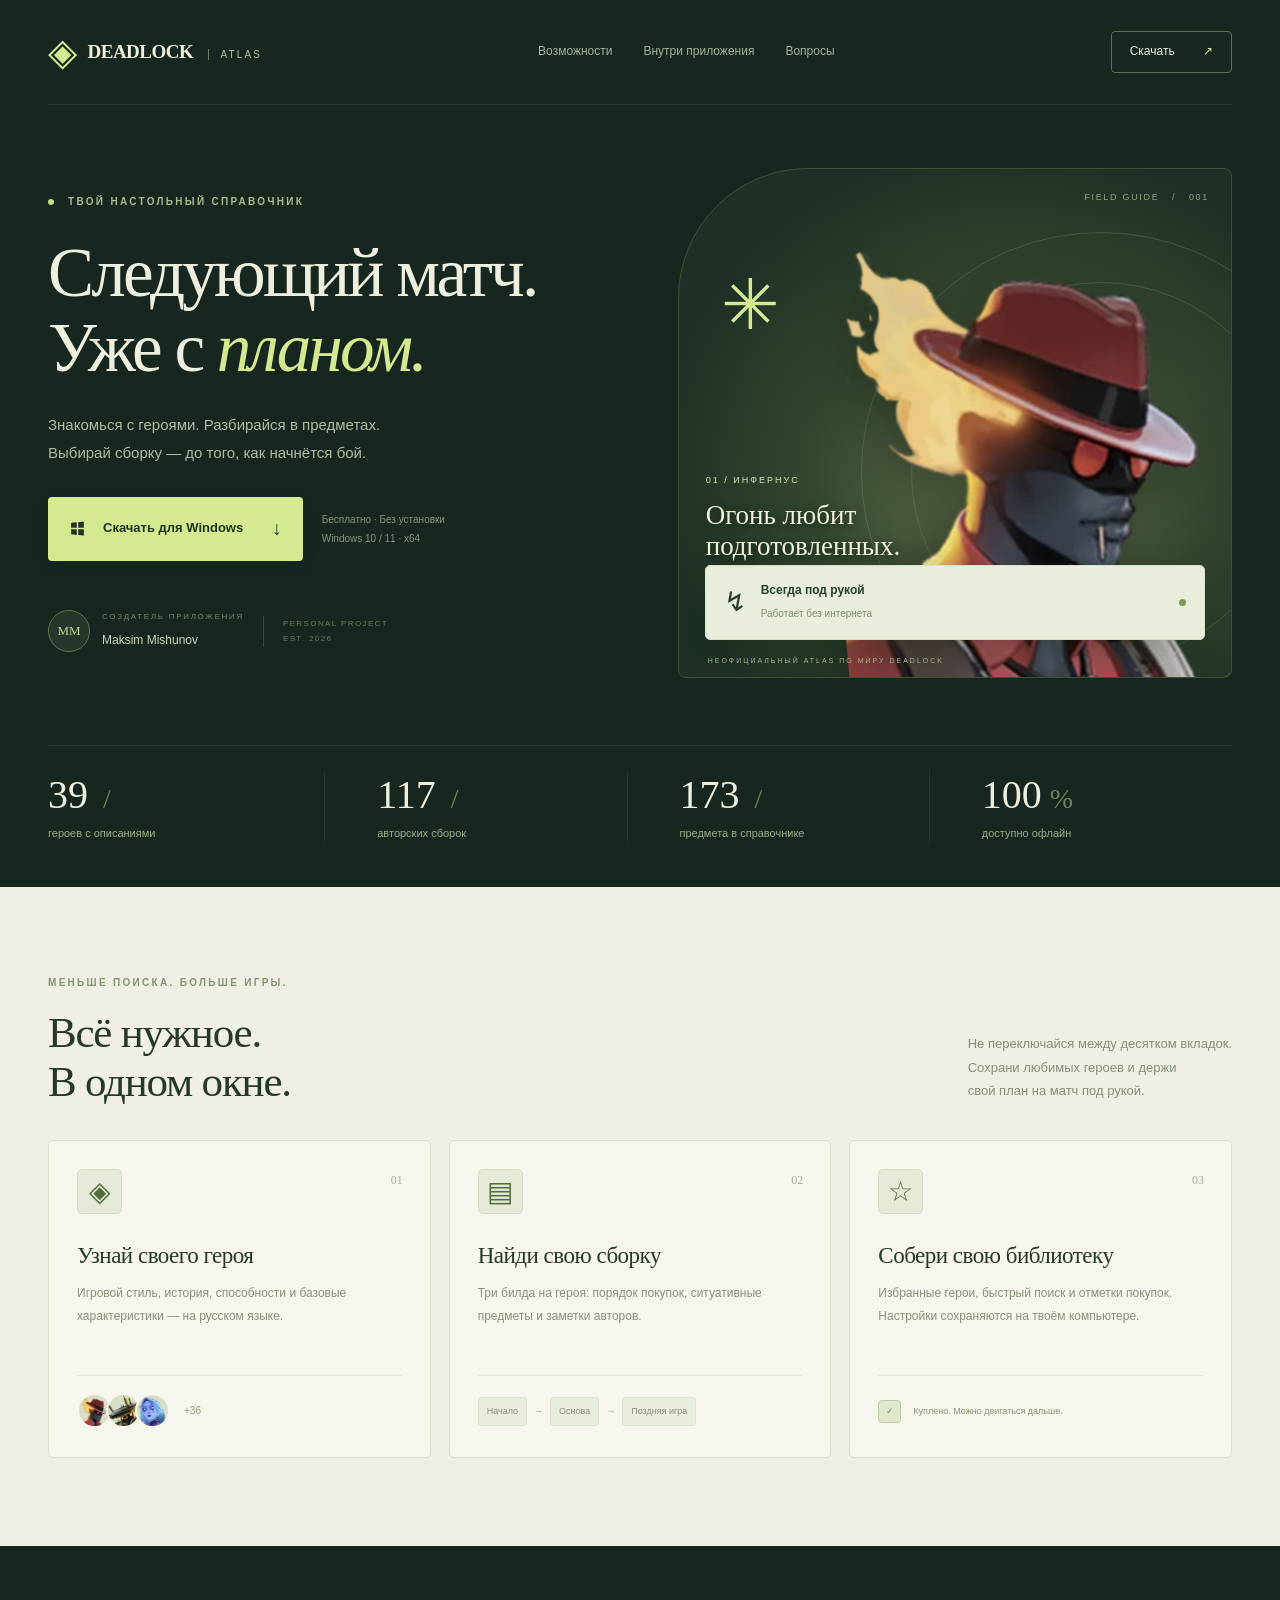
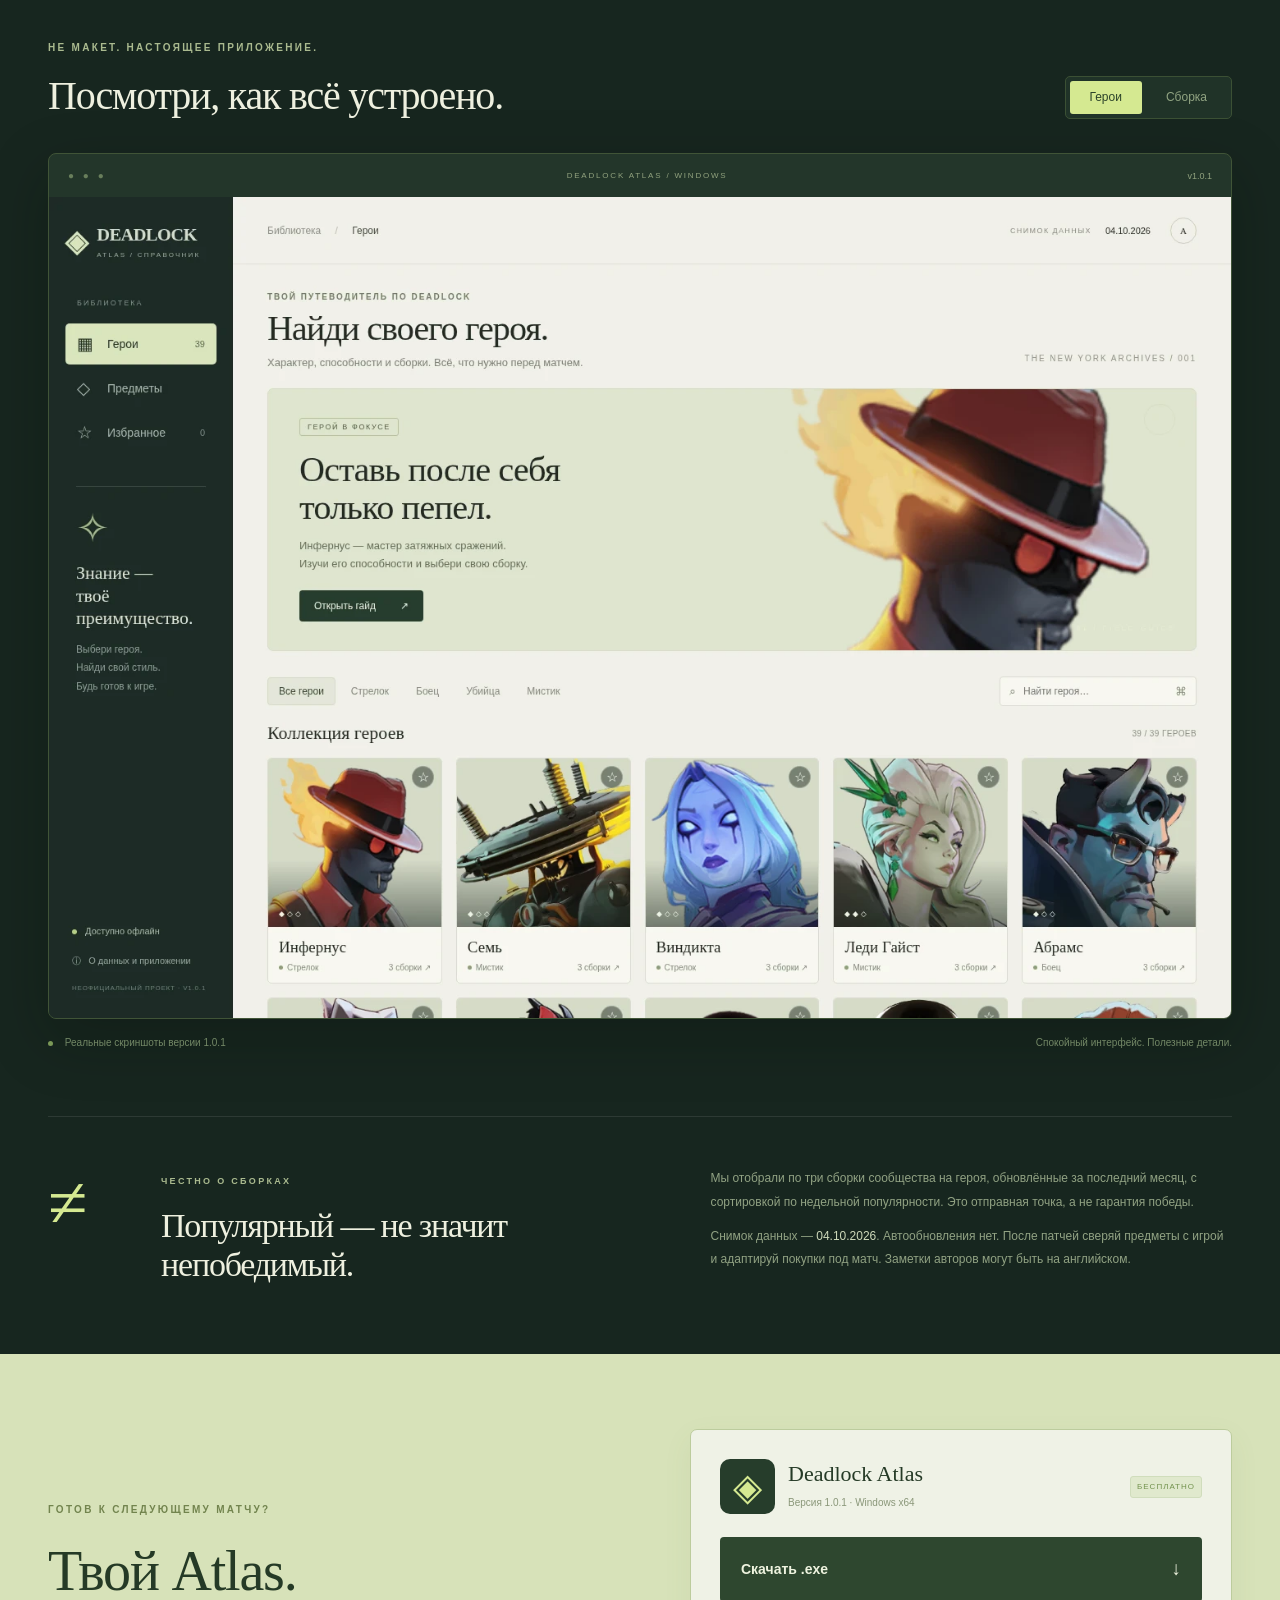
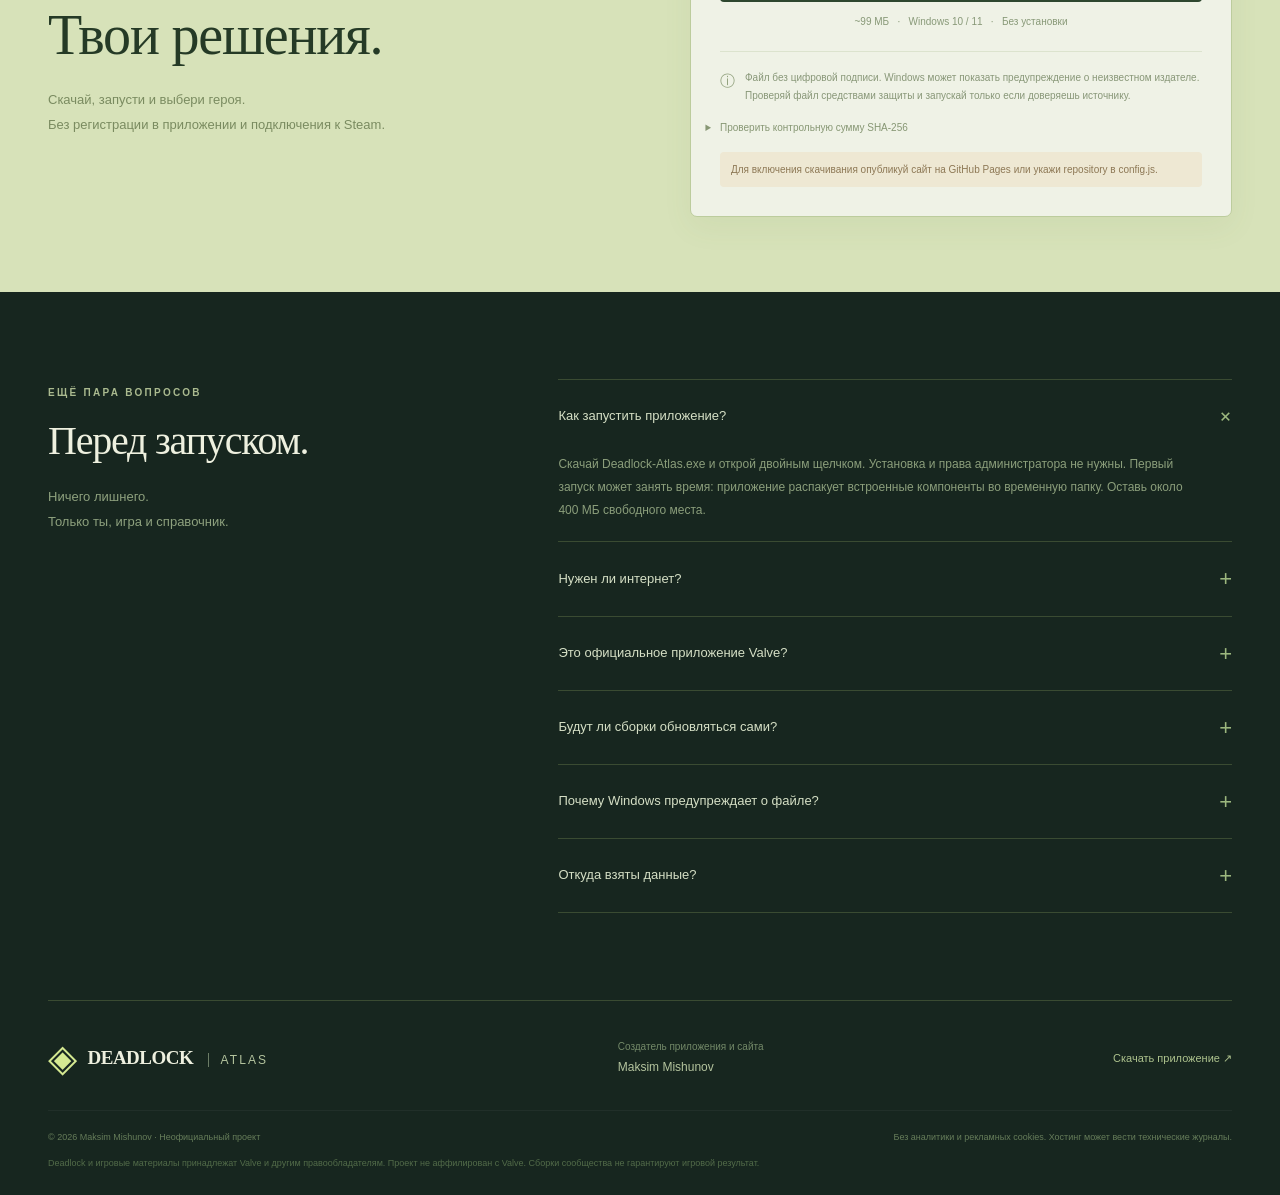
==== index.html @ 382d0320 "Add files via upload" ====
<!DOCTYPE html>
<html lang="ru"><head><meta charset="UTF-8"><meta name="viewport" content="width=device-width, initial-scale=1"><meta name="theme-color" content="#17261f"><meta name="description" content="Deadlock Atlas — бесплатный неофициальный справочник для Windows. 39 героев, 117 сборок, предметы и способности. Создатель приложения — Maksim Mishunov."><title>Deadlock Atlas — твой план на следующий матч</title><link rel="icon" href="assets/favicon.svg" type="image/svg+xml"><link rel="stylesheet" href="style.css"><script src="config.js" defer></script><script src="site.js" defer></script></head><body>
<header class="header"><a class="logo" href="#" aria-label="Deadlock Atlas — главная"><span class="logo-mark">◈</span><span>DEADLOCK <b>ATLAS</b></span></a><nav aria-label="Навигация"><a href="#features">Возможности</a><a href="#inside">Внутри приложения</a><a href="#faq">Вопросы</a></nav><a class="nav-download" href="#download">Скачать <span>↗</span></a></header>
<main><section class="hero container"><div class="hero-text"><div class="eyebrow"><i></i> ТВОЙ НАСТОЛЬНЫЙ СПРАВОЧНИК</div><h1>Следующий матч.<br>Уже с <em>планом.</em></h1><p class="lead">Знакомься с героями. Разбирайся в предметах.<br class="desktop"> Выбирай сборку — до того, как начнётся бой.</p><div class="hero-actions"><a class="button primary" href="#download"><svg viewBox="0 0 24 24" aria-hidden="true"><path d="M3 4l8-1v8H3zm10-1 8-1v9h-8zM3 13h8v8l-8-1zm10 0h8v9l-8-1z"/></svg>Скачать для Windows <span>↓</span></a><span class="small-print">Бесплатно · Без установки<br>Windows 10 / 11 · x64</span></div><div class="creator"><span class="creator-avatar">MM</span><div><small>СОЗДАТЕЛЬ ПРИЛОЖЕНИЯ</small><b>Maksim Mishunov</b></div><span class="creator-line"></span><span class="edition">PERSONAL PROJECT<br>EST. 2026</span></div></div><div class="hero-visual"><span class="visual-index">FIELD GUIDE &nbsp; / &nbsp; 001</span><div class="orbital orbital-one"></div><div class="orbital orbital-two"></div><img class="hero-character" src="assets/hero-1.webp" alt="Инфернус из Deadlock"><span class="visual-star">✳</span><div class="character-label"><span>01 / ИНФЕРНУС</span><b>Огонь любит<br>подготовленных.</b></div><div class="offline-card"><span class="offline-symbol">↯</span><div><b>Всегда под рукой</b><small>Работает без интернета</small></div><i></i></div><span class="visual-caption">НЕОФИЦИАЛЬНЫЙ ATLAS ПО МИРУ DEADLOCK</span></div></section>
<section class="stats container" aria-label="Приложение в цифрах"><div><b>39<span> /</span></b><p>героев с описаниями</p></div><div><b>117<span> /</span></b><p>авторских сборок</p></div><div><b>173<span> /</span></b><p>предмета в справочнике</p></div><div><b>100<span>%</span></b><p>доступно офлайн</p></div></section>
<section class="light-section" id="features"><div class="container"><div class="section-heading"><div><span class="eyebrow">МЕНЬШЕ ПОИСКА. БОЛЬШЕ ИГРЫ.</span><h2>Всё нужное.<br>В одном окне.</h2></div><p>Не переключайся между десятком вкладок.<br>Сохрани любимых героев и держи<br>свой план на матч под рукой.</p></div><div class="feature-grid"><article class="feature-card"><span class="feature-icon">◈</span><span class="feature-number">01</span><h3>Узнай своего героя</h3><p>Игровой стиль, история, способности и базовые характеристики — на русском языке.</p><div class="mini-roster"><img src="assets/hero-1.webp" alt="Инфернус" loading="lazy"><img src="assets/hero-2.webp" alt="Семь" loading="lazy"><img src="assets/hero-3.webp" alt="Виндикта" loading="lazy"><span>+36</span></div></article><article class="feature-card"><span class="feature-icon">▤</span><span class="feature-number">02</span><h3>Найди свою сборку</h3><p>Три билда на героя: порядок покупок, ситуативные предметы и заметки авторов.</p><div class="mini-stages"><span>Начало</span><i>→</i><span>Основа</span><i>→</i><span>Поздняя игра</span></div></article><article class="feature-card"><span class="feature-icon">☆</span><span class="feature-number">03</span><h3>Собери свою библиотеку</h3><p>Избранные герои, быстрый поиск и отметки покупок. Настройки сохраняются на твоём компьютере.</p><div class="mini-check"><span>✓</span> Куплено. Можно двигаться дальше.</div></article></div></div></section>
<section class="inside container" id="inside"><div class="section-heading"><div><span class="eyebrow">НЕ МАКЕТ. НАСТОЯЩЕЕ ПРИЛОЖЕНИЕ.</span><h2>Посмотри, как всё устроено.</h2></div><div class="view-tabs" role="tablist" aria-label="Скриншот приложения"><button id="tab-heroes" role="tab" aria-selected="true" aria-controls="app-panel" data-view="heroes">Герои</button><button id="tab-build" role="tab" aria-selected="false" aria-controls="app-panel" tabindex="-1" data-view="build">Сборка</button></div></div><div class="app-window"><div class="window-bar"><span class="window-dots">● ● ●</span><span>DEADLOCK ATLAS / WINDOWS</span><small>v1.0.1</small></div><div id="app-panel" role="tabpanel" aria-labelledby="tab-heroes"><img id="app-screen" src="assets/app-heroes.webp" alt="Скриншот: каталог героев Deadlock Atlas" loading="lazy" width="1440" height="1000"></div></div><div class="screenshot-caption"><span><i></i> Реальные скриншоты версии 1.0.1</span><span>Спокойный интерфейс. Полезные детали.</span></div></section>
<section class="method container"><div class="method-mark">≠</div><div><span class="eyebrow">ЧЕСТНО О СБОРКАХ</span><h2>Популярный — не значит<br>непобедимый.</h2></div><div class="method-copy"><p>Мы отобрали по три сборки сообщества на героя, обновлённые за последний месяц, с сортировкой по недельной популярности. Это отправная точка, а не гарантия победы.</p><p>Снимок данных — <b>04.10.2026</b>. Автообновления нет. После патчей сверяй предметы с игрой и адаптируй покупки под матч. Заметки авторов могут быть на английском.</p></div></section>
<section class="download-section" id="download"><div class="container download-inner"><div><span class="eyebrow">ГОТОВ К СЛЕДУЮЩЕМУ МАТЧУ?</span><h2>Твой Atlas.<br>Твои решения.</h2><p>Скачай, запусти и выбери героя.<br>Без регистрации в приложении и подключения к Steam.</p></div><div class="download-card"><div class="download-card-top"><span class="app-badge">◈</span><div><h3>Deadlock Atlas</h3><span>Версия 1.0.1 · Windows x64</span></div><span class="free-tag">БЕСПЛАТНО</span></div><a id="download-link" class="button download-button" href="#publish-note">Скачать .exe <span>↓</span></a><p class="download-spec">~99 МБ &nbsp; · &nbsp; Windows 10 / 11 &nbsp; · &nbsp; Без установки</p><div class="security-note"><span>ⓘ</span><p>Файл без цифровой подписи. Windows может показать предупреждение о неизвестном издателе. Проверяй файл средствами защиты и запускай только если доверяешь источнику.</p></div><details class="checksum"><summary>Проверить контрольную сумму SHA-256</summary><code id="checksum">c21c937fd52cca7fe1ef47255f019ea10247ea389bd6c20d48d14f6c498f5211</code><button id="copy-hash" type="button">Копировать</button></details><p id="publish-note" class="publish-note">Ссылка на скачивание станет доступна после публикации релиза на GitHub.</p><a id="release-link" class="release-link" hidden>Открыть страницу релиза ↗</a></div></div></section>
<section class="faq container" id="faq"><div><span class="eyebrow">ЕЩЁ ПАРА ВОПРОСОВ</span><h2>Перед запуском.</h2><p>Ничего лишнего.<br>Только ты, игра и справочник.</p></div><div class="faq-list"><details open><summary>Как запустить приложение?<span>+</span></summary><p>Скачай Deadlock-Atlas.exe и открой двойным щелчком. Установка и права администратора не нужны. Первый запуск может занять время: приложение распакует встроенные компоненты во временную папку. Оставь около 400 МБ свободного места.</p></details><details><summary>Нужен ли интернет?<span>+</span></summary><p>Только для скачивания приложения и открытия внешних ссылок. Герои, сборки, описания и картинки уже внутри. Избранное и отметки хранятся в локальном профиле на компьютере.</p></details><details><summary>Это официальное приложение Valve?<span>+</span></summary><p>Нет. Это независимый проект Maksim Mishunov. Он не связан с Valve, не подключается к игре и не изменяет её файлы. Deadlock, персонажи и игровые изображения принадлежат их правообладателям.</p></details><details><summary>Будут ли сборки обновляться сами?<span>+</span></summary><p>В версии 1.0.1 нет автоматического обновления. В приложение включён снимок от 04.10.2026. У каждой сборки указана дата её изменения автором. Для новых данных потребуется новая версия приложения.</p></details><details><summary>Почему Windows предупреждает о файле?<span>+</span></summary><p>У этой независимой сборки нет цифровой подписи издателя. Не отключай защиту системы. Проверь файл антивирусом и при необходимости сравни SHA-256 с указанной на сайте суммой. Совпадение суммы подтверждает целостность файла, но само по себе не гарантирует его безопасность.</p></details><details><summary>Откуда взяты данные?<span>+</span></summary><p>Из открытого проекта <a href="https://deadlock-api.com/" target="_blank" rel="noopener noreferrer">Deadlock API ↗</a>. Сборки — работы игроков; их названия, порядок покупок и примечания сохранены. Авторы сборок и идентификаторы включены в данные приложения.</p></details></div></section></main>
<footer class="footer container"><div class="footer-top"><a class="logo" href="#"><span class="logo-mark">◈</span><span>DEADLOCK <b>ATLAS</b></span></a><div>Создатель приложения и сайта<br><b>Maksim Mishunov</b></div><a href="#download">Скачать приложение ↗</a></div><div class="footer-bottom"><span>© 2026 Maksim Mishunov · Неофициальный проект</span><span>Без аналитики и рекламных cookies. Хостинг может вести технические журналы.</span></div><p class="legal">Deadlock и игровые материалы принадлежат Valve и другим правообладателям. Проект не аффилирован с Valve. Сборки сообщества не гарантируют игровой результат.</p></footer><div id="toast" role="status" aria-live="polite"></div>
</body></html>
---- style.css ----
*{box-sizing:border-box}html{scroll-behavior:smooth;scroll-padding-top:30px}body{margin:0;background:#17261f;color:#eef0df;font:15px/1.6 'Segoe UI',Arial,sans-serif}a{color:inherit;text-decoration:none}button{font:inherit;cursor:pointer}button,a{-webkit-tap-highlight-color:transparent}a:focus-visible,button:focus-visible,summary:focus-visible{outline:3px solid #d5e991;outline-offset:6px}button{color:inherit}img{display:block;max-width:100%}.container,.header{width:min(1240px,calc(100% - 96px));margin:0 auto}.header{height:105px;display:flex;align-items:center;justify-content:space-between;border-bottom:1px solid #ffffff16}.logo{display:flex;align-items:center;gap:11px;font:700 19px Georgia,serif;letter-spacing:-.5px;white-space:nowrap}.logo b{font:10px 'Segoe UI',Arial;letter-spacing:2.1px;border-left:1px solid #6b7c66;margin-left:10px;padding-left:12px;color:#b4c19f}.logo-mark{font:38px Georgia;color:#d5e991}.header nav{display:flex;gap:31px;color:#a4b29e;font-size:12px}.header nav a:hover{color:#e0efb4}.nav-download{border:1px solid #5e7152;border-radius:4px;font-size:12px;padding:10px 18px}.nav-download span{padding-left:25px;color:#d5e991}.hero{display:grid;grid-template-columns:1.1fr 1fr;min-height:640px;align-items:center;gap:20px;padding-top:48px;padding-bottom:52px}.eyebrow{font-size:10px;letter-spacing:2.3px;color:#aaba8f;font-weight:600}.eyebrow i,.screenshot-caption i{display:inline-block;width:6px;height:6px;background:#c4df82;border-radius:50%;margin-right:9px;vertical-align:middle}h1,h2,h3,p{margin-top:0}h1{font:normal clamp(45px,5.4vw,76px)/1.08 Georgia,'Times New Roman',serif;letter-spacing:-2.8px;margin:26px 0}h1 em{color:#d5e991;font-weight:normal}p.lead{color:#aebca5;font-size:15px;line-height:1.85;margin-bottom:30px}.hero-actions{display:flex;align-items:center;gap:19px}.button{display:inline-flex;align-items:center;justify-content:center;gap:17px;border-radius:4px;font-size:13px;font-weight:600;padding:17px 21px;transition:background .2s,transform .2s}.button:hover{transform:translateY(-2px)}.primary{background:#d5e991;color:#203220;box-shadow:0 5px 18px #0001}.primary:hover{background:#e2f2b3}.button svg{width:17px;height:17px;fill:currentColor}.button>span{font-size:19px;font-weight:400;margin-left:12px}.small-print{color:#82977c;font-size:10px;line-height:1.9}.creator{display:flex;gap:12px;align-items:center;margin-top:49px;max-width:435px}.creator-avatar{display:grid;place-items:center;font:13px Georgia;color:#c1d49c;width:42px;height:42px;border:1px solid #5f7452;border-radius:50%;background:#25372a}.creator small{display:block;font-size:8px;letter-spacing:1.7px;color:#73896d;margin-bottom:3px}.creator b{font-size:12px;font-weight:500;color:#c8d4b9}.creator-line{height:31px;border-left:1px solid #3b4d36;margin:0 7px}.edition{color:#657d5d;font-size:8px;letter-spacing:1.4px;line-height:1.9}.hero-visual{position:relative;height:510px;background:radial-gradient(ellipse at 60% 60%,#6b7851 0%,#35462f 42%,#1e3025 75%);border:1px solid #3d5136;border-radius:130px 8px 8px 8px;overflow:hidden}.visual-index{position:absolute;right:22px;top:21px;font-size:9px;letter-spacing:1.7px;color:#94a381;z-index:2}.orbital{position:absolute;border:1px solid #b4c59038;border-radius:50%;width:480px;height:480px;right:-110px;top:63px}.orbital-two{width:380px;height:380px;right:-60px;top:113px}.hero-character{position:absolute;width:90%;height:110%;object-fit:contain;object-position:center;right:-57px;bottom:-95px;filter:saturate(.78) drop-shadow(-15px 12px 28px #08110966);transform:rotate(-5deg)}.visual-star{position:absolute;top:95px;left:42px;font:70px Georgia;color:#d5e991}.character-label{position:absolute;left:27px;bottom:115px;z-index:2}.character-label span{font-size:9px;color:#d6e9b6;letter-spacing:2px}.character-label b{display:block;font:27px/1.15 Georgia;margin-top:10px;color:#eef1dc;text-shadow:0 2px 10px #162817}.offline-card{position:absolute;bottom:37px;left:26px;right:26px;background:#e8eddc;box-shadow:0 10px 30px #14241444;backdrop-filter:blur(8px);color:#29402a;border:1px solid #d9e1ca;border-radius:5px;padding:15px 18px;display:flex;align-items:center;gap:14px}.offline-symbol{font-size:27px}.offline-card b{display:block;font-size:12px;font-weight:600}.offline-card small{font-size:10px;color:#7d8d70}.offline-card i{width:7px;height:7px;border-radius:50%;background:#7c9d4e;margin-left:auto}.visual-caption{position:absolute;bottom:11px;left:29px;font-size:7px;letter-spacing:2px;color:#a1b78b}.stats{display:grid;grid-template-columns:repeat(4,1fr);border-top:1px solid #ffffff19;padding-top:25px;padding-bottom:44px;gap:25px}.stats>div{border-right:1px solid #ffffff13;padding-left:27px}.stats>div:first-child{padding-left:0}.stats>div:last-child{border:0}.stats b{font:40px Georgia,serif}.stats b span{font-size:28px;color:#6c8459;margin-left:8px}.stats p{font-size:11px;color:#9bad8b;margin:7px 0 0}.light-section{background:#efefe5;color:#26382a;padding:82px 0 88px}.section-heading{display:flex;justify-content:space-between;align-items:end;gap:25px;margin-bottom:34px}h2{font:normal 43px/1.15 Georgia,serif;letter-spacing:-1.2px;margin:15px 0 0}.light-section .eyebrow{color:#849373}.section-heading>p{color:#859079;font-size:13px;line-height:1.8;margin:0 0 4px}.feature-grid{display:grid;grid-template-columns:repeat(3,1fr);gap:18px}.feature-card{padding:28px;background:#f6f6ee;border:1px solid #dbe0ce;border-radius:5px;position:relative}.feature-icon{display:grid;place-items:center;width:45px;height:45px;background:#e5ead8;border:1px solid #d4debe;border-radius:5px;font:28px Georgia;color:#566e3c}.feature-number{position:absolute;right:27px;top:32px;font:12px Georgia;color:#a5af97}.feature-card h3{font:23px Georgia;letter-spacing:-.5px;margin:29px 0 13px}.feature-card p{font-size:12px;color:#87907b;line-height:1.9;min-height:69px;margin-bottom:24px}.mini-roster{display:flex;align-items:center;padding-top:17px;border-top:1px solid #e2e5d9}.mini-roster img{width:35px;height:35px;border-radius:50%;background:#d8dfc8;border:2px solid #f6f6ee;object-fit:cover;object-position:center 15%;margin-right:-6px}.mini-roster span{font-size:10px;color:#8b9979;margin-left:20px}.mini-stages,.mini-check{min-height:54px;display:flex;align-items:center;gap:7px;border-top:1px solid #e2e5d9;padding-top:17px;font-size:9px;color:#849174}.mini-stages span{background:#e9eddf;padding:6px 8px;border:1px solid #dce3ce;border-radius:3px;white-space:nowrap}.mini-stages i{font-style:normal}.mini-check span{width:23px;height:23px;display:grid;place-items:center;border:1px solid #bdcba7;border-radius:4px;background:#dfe8cd;color:#6f8c4a;margin-right:5px}.inside{padding:88px 0 65px}.inside h2{font-size:40px}.view-tabs{display:flex;gap:4px;background:#203328;border:1px solid #3b5034;border-radius:5px;padding:4px;flex-shrink:0}.view-tabs button{border:0;background:transparent;color:#91a482;padding:7px 20px;font-size:12px;border-radius:3px}.view-tabs button[aria-selected=true]{background:#d5e991;color:#2c432a}.app-window{background:#23362a;border:1px solid #405437;border-radius:8px;overflow:hidden;box-shadow:0 20px 60px #06100744}.window-bar{height:43px;display:flex;align-items:center;justify-content:space-between;padding:0 19px;font-size:8px;letter-spacing:1.8px;color:#91a27e}.window-dots{color:#687e5b;letter-spacing:3px;font-size:10px}.window-bar small{font-size:9px;letter-spacing:0}.app-window img{width:100%;height:auto;aspect-ratio:1.44;object-fit:cover}.screenshot-caption{display:flex;justify-content:space-between;color:#738866;font-size:10px;margin-top:16px}.screenshot-caption i{width:5px;height:5px;background:#7a9857}.method{border-top:1px solid #ffffff18;display:grid;grid-template-columns:85px 1fr 1fr;gap:28px;padding:50px 0 70px;align-items:start}.method-mark{font:72px Georgia;color:#d5e991;line-height:1}.method h2{font-size:34px}.method .eyebrow{font-size:9px}.method-copy p{font-size:12px;line-height:1.95;color:#91a283;margin:0 0 11px}.method-copy b{font-weight:500;color:#ced9ba}.download-section{background:#d7e2b9;color:#253a26;padding:75px 0;scroll-margin-top:0}.download-inner{display:grid;grid-template-columns:1fr 1fr;gap:100px;align-items:center}.download-section .eyebrow{color:#72844e}.download-section h2{font-size:56px;margin:19px 0 21px}.download-section p{color:#7a8b60;font-size:13px;line-height:1.9}.download-card{padding:29px;background:#eff2e6;border:1px solid #bccc9d;border-radius:7px;box-shadow:0 10px 30px #617c4112}.download-card-top{display:flex;align-items:center;gap:13px;margin-bottom:23px}.app-badge{display:grid;place-items:center;font:38px Georgia;width:55px;height:55px;background:#263d2b;color:#d5e991;border-radius:10px}.download-card-top h3{font:22px Georgia;margin:0 0 2px}.download-card-top div>span{font-size:10px;color:#8a9779}.free-tag{margin-left:auto;font-size:8px;letter-spacing:1px;background:#e0e9cd;border:1px solid #d0ddbc;border-radius:3px;padding:4px 6px;color:#73934e}.download-button{background:#2e472f;color:#eef3df;width:100%;justify-content:space-between;font-size:14px}.download-button:hover{background:#405b36}.download-card .download-spec{text-align:center;font-size:10px;color:#889978;margin:10px 0 20px}.security-note{display:flex;gap:10px;border-top:1px solid #dce3ce;padding-top:17px;color:#91a17d}.security-note p{font-size:10px;line-height:1.85;color:#889778;margin:0}.security-note>span{font-size:15px}.checksum{margin-top:14px;font-size:10px;color:#879774}.checksum summary{cursor:pointer;list-style:disclosure-closed}.checksum code{display:block;overflow-wrap:anywhere;font-size:10px;margin:12px 0 8px;color:#526d3c}.checksum button{border:1px solid #cbd7b8;background:#e6edd8;border-radius:3px;padding:4px 9px;font-size:10px;color:#607c44}.download-card .publish-note{font-size:10px;line-height:1.7;color:#8d7855;background:#eee8d3;padding:9px 11px;border-radius:4px;margin:16px 0 0}.release-link{display:block;font-size:10px;text-decoration:underline;color:#7a8b62;margin-top:14px}.release-link[hidden]{display:none}.faq{padding:87px 0;display:grid;grid-template-columns:.85fr 1.3fr;gap:70px}.faq h2{font-size:40px}.faq>div>p{font-size:13px;color:#8ea17e;line-height:1.9;margin-top:21px}.faq-list details{border-bottom:1px solid #3a4b32}.faq-list details:first-child{border-top:1px solid #3a4b32}.faq-list summary{cursor:pointer;padding:19px 0;font-size:13px;color:#d5dfc5;display:flex;align-items:center;justify-content:space-between;gap:20px;list-style:none}.faq-list summary::-webkit-details-marker{display:none}.faq-list summary span{font-size:22px;font-weight:200;color:#9cb77e}.faq-list details[open] summary span{transform:rotate(45deg)}.faq-list p{font-size:12px;color:#8b9e7b;line-height:1.9;padding:0 35px 20px 0;margin:0}.faq-list a{color:#c0d697;text-decoration:underline}.footer{border-top:1px solid #3a4b32;padding:35px 0 24px}.footer-top{display:flex;align-items:center;justify-content:space-between;gap:24px;padding-bottom:30px}.footer-top>div{font-size:10px;color:#738968;line-height:1.9}.footer-top b{font-size:12px;color:#b4c49e;font-weight:500}.footer-top>a:last-child{font-size:11px;color:#aec38e}.footer-bottom{display:flex;justify-content:space-between;color:#667d5a;font-size:9px;gap:20px;border-top:1px solid #ffffff0b;padding-top:19px}.legal{font-size:9px;color:#526b49;margin:10px 0 0;line-height:1.8}#toast{position:fixed;bottom:25px;left:50%;transform:translate(-50%,100px);background:#e4edce;color:#2b432b;padding:11px 22px;border-radius:5px;z-index:20;font-size:12px;opacity:0;transition:.2s;box-shadow:0 5px 25px #0002}#toast.show{opacity:1;transform:translate(-50%,0)}@media(min-width:1500px){.hero{min-height:690px}.hero-visual{height:550px}.hero-character{bottom:-105px}.hero h1{font-size:80px}}@media(max-width:1150px){.container,.header{width:calc(100% - 64px)}.hero{grid-template-columns:1.1fr 1fr;gap:25px}.hero-actions{align-items:start;flex-direction:column;gap:10px}.small-print br{display:none}.small-print{font-size:9px}.creator{margin-top:26px}.hero-visual{height:490px}.hero-character{width:110%;right:-90px}.feature-card{padding:23px}.feature-card h3{font-size:21px}.mini-stages{gap:4px;font-size:8px}.mini-stages span{padding:5px}.download-inner{gap:40px}.download-card{padding:23px}.free-tag{display:none}.header nav{gap:21px}.method{grid-template-columns:60px 1fr 1fr;gap:20px}.method h2{font-size:29px}}@media(max-width:800px){.container,.header{width:calc(100% - 40px)}.header{height:82px}.header nav{display:none}.logo{font-size:17px}.logo b{font-size:8px;margin-left:6px;padding-left:8px}.hero{grid-template-columns:1fr;padding-top:42px;padding-bottom:30px;gap:36px}.hero h1{font-size:60px;letter-spacing:-2px}.hero-text{max-width:570px}.hero-actions{flex-direction:row;align-items:center}.small-print br{display:block}.creator{margin-top:28px}.hero-visual{height:380px;border-radius:90px 6px 6px 6px}.hero-character{width:80%;height:135%;right:-13px;bottom:-125px}.visual-star{top:60px;left:40px}.character-label{bottom:125px;left:30px}.hero-visual .offline-card{right:auto;width:280px}.stats{gap:12px;padding-bottom:30px}.stats>div{padding-left:8px}.stats b{font-size:31px}.stats b span{font-size:18px;margin-left:3px}.stats p{font-size:9px}.light-section{padding:50px 0}.section-heading{align-items:start;flex-direction:column;gap:20px}h2{font-size:37px}.section-heading>p br{display:none}.feature-grid{grid-template-columns:1fr}.feature-card p{min-height:0;max-width:440px}.feature-card h3{margin-top:20px}.feature-number{top:27px}.mini-stages{font-size:10px}.mini-stages span{padding:6px 10px}.inside{padding:55px 0 38px}.inside h2{font-size:33px}.screenshot-caption>span:last-child{display:none}.method{grid-template-columns:45px 1fr;padding:32px 0 43px;gap:20px}.method-mark{font-size:48px}.method-copy{grid-column:2}.method h2{font-size:31px}.download-inner{grid-template-columns:1fr;gap:25px}.download-section{padding:48px 0}.download-section h2{font-size:49px}.download-card{max-width:550px}.download-card-top .free-tag{display:block}.faq{grid-template-columns:1fr;gap:20px;padding:53px 0}.faq>div>p{display:none}.footer-top{flex-wrap:wrap}.footer-bottom{flex-direction:column;gap:8px}.legal{font-size:8px}.window-bar{height:33px;font-size:6px;padding:0 12px}}@media(max-width:420px){.hero h1{font-size:50px}.hero .eyebrow{font-size:8px}.hero-actions{align-items:start;flex-direction:column}.hero .small-print br{display:none}.hero .small-print{font-size:9px}.primary{width:100%}.hero-actions{width:100%}.edition{font-size:7px}.character-label b{font-size:25px}.hero-character{right:-36px;width:95%}.header .nav-download{padding:8px 11px;font-size:10px}.nav-download span{padding-left:10px}.hero-visual .offline-card{width:calc(100% - 52px)}.stats b{font-size:27px}.stats p{font-size:8px}.logo{gap:7px;font-size:15px}.logo-mark{font-size:30px}.logo b{font-size:7px}.section-heading h2{font-size:32px}.free-tag{display:none!important}.download-card-top h3{font-size:20px}}@media(prefers-reduced-motion:reduce){html{scroll-behavior:auto}*,*:before,*:after{transition:none!important;animation:none!important}}
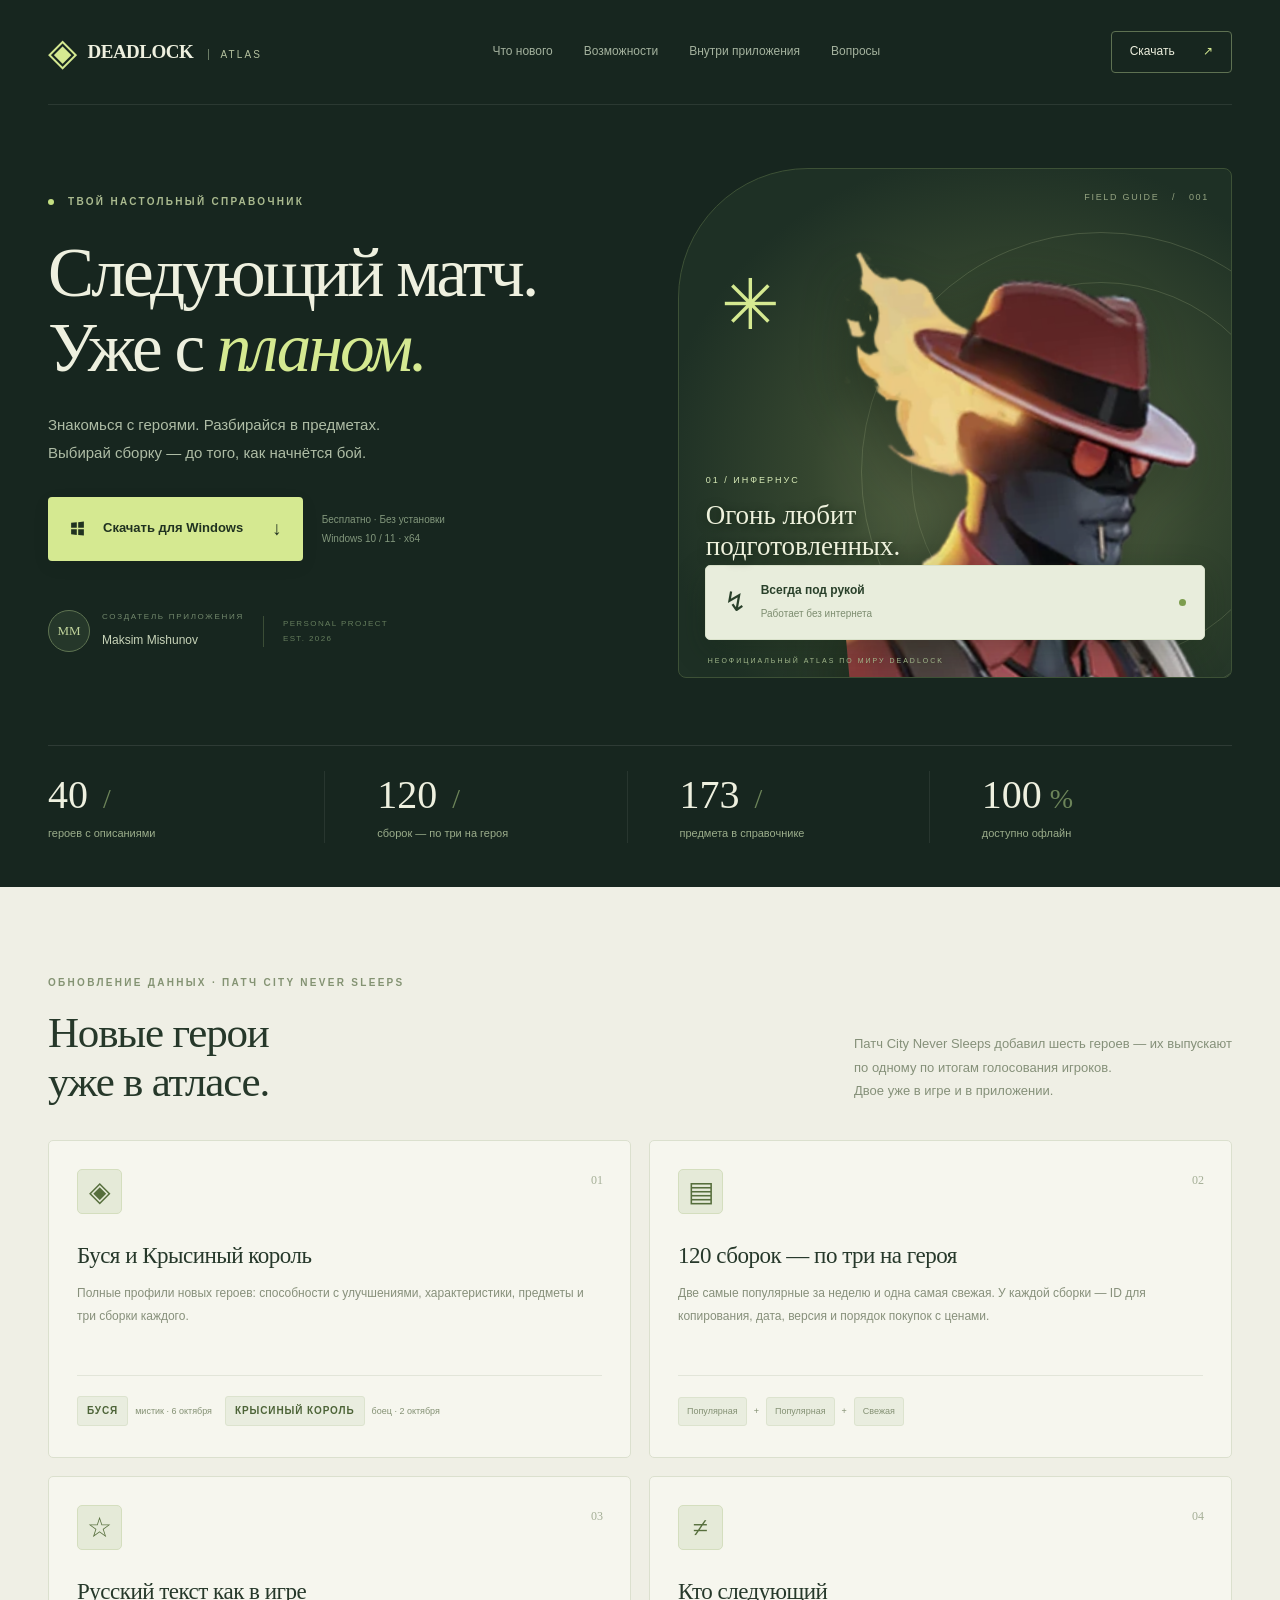
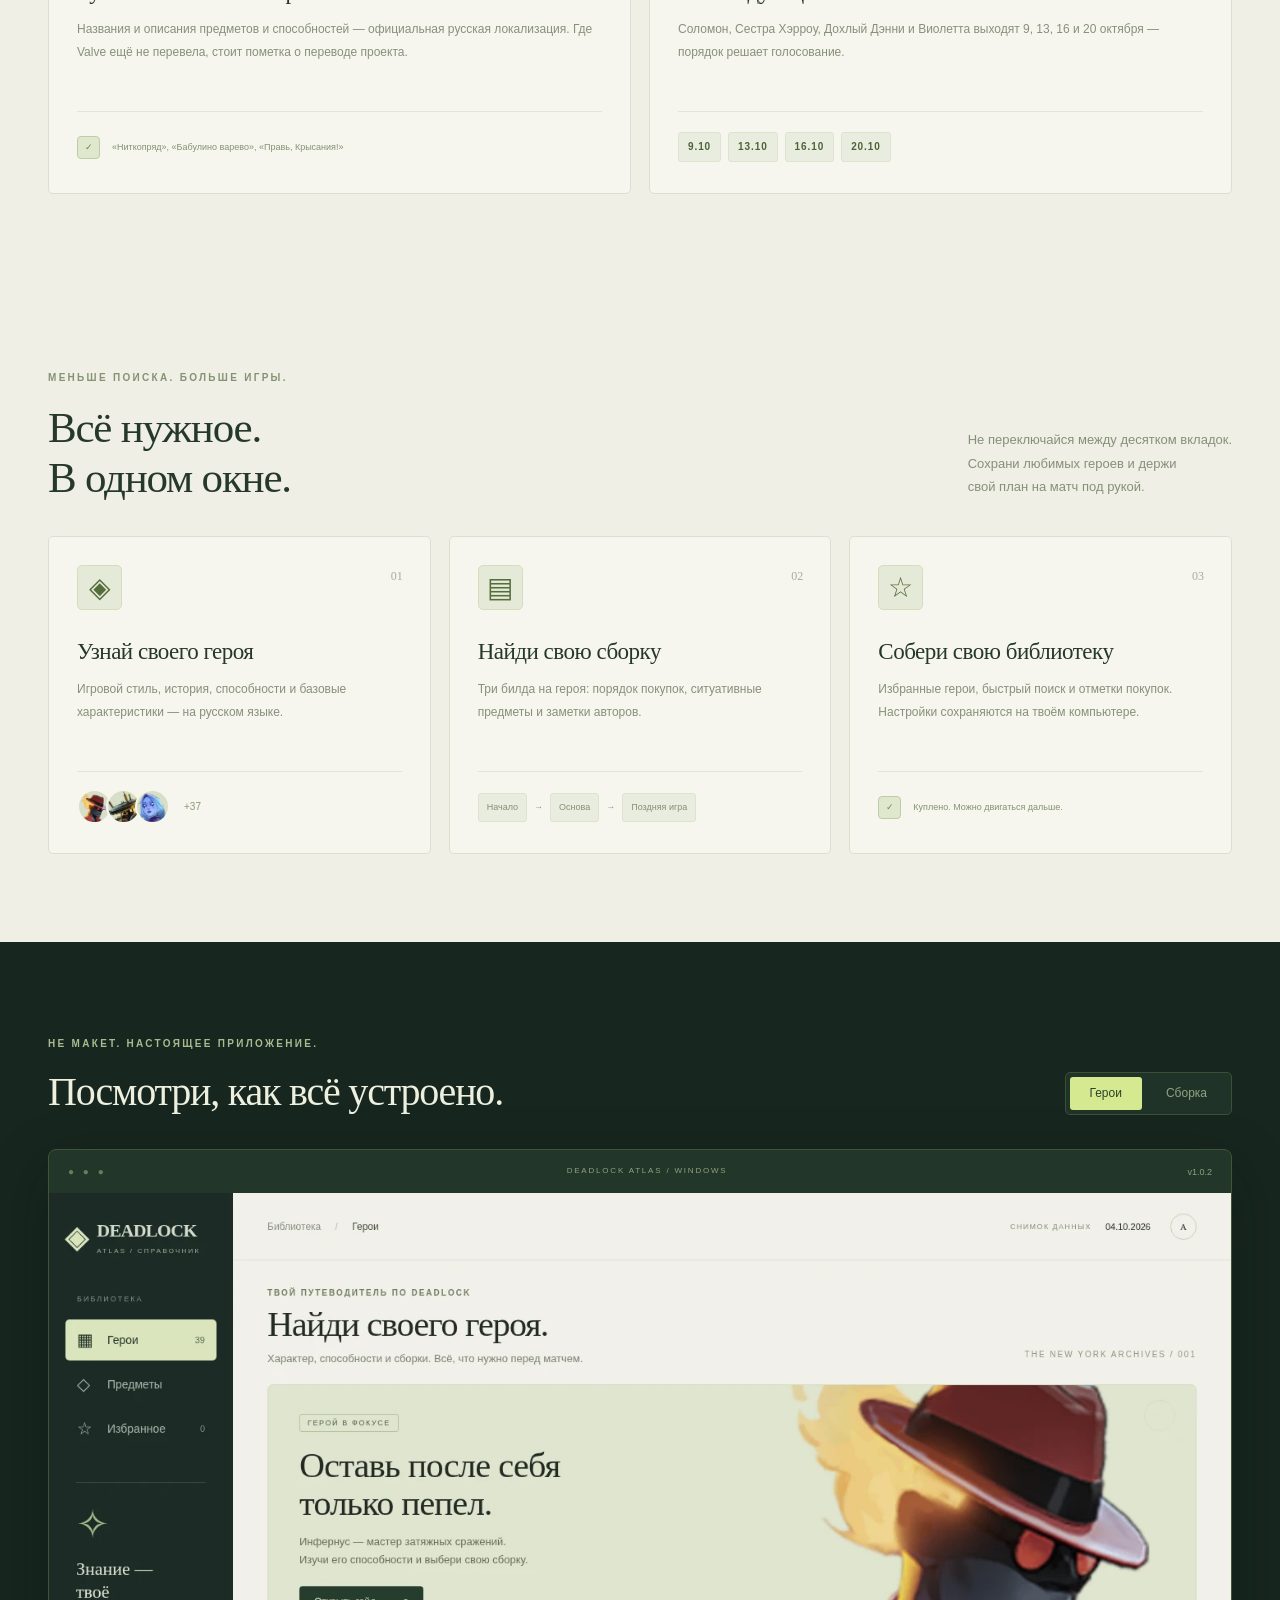
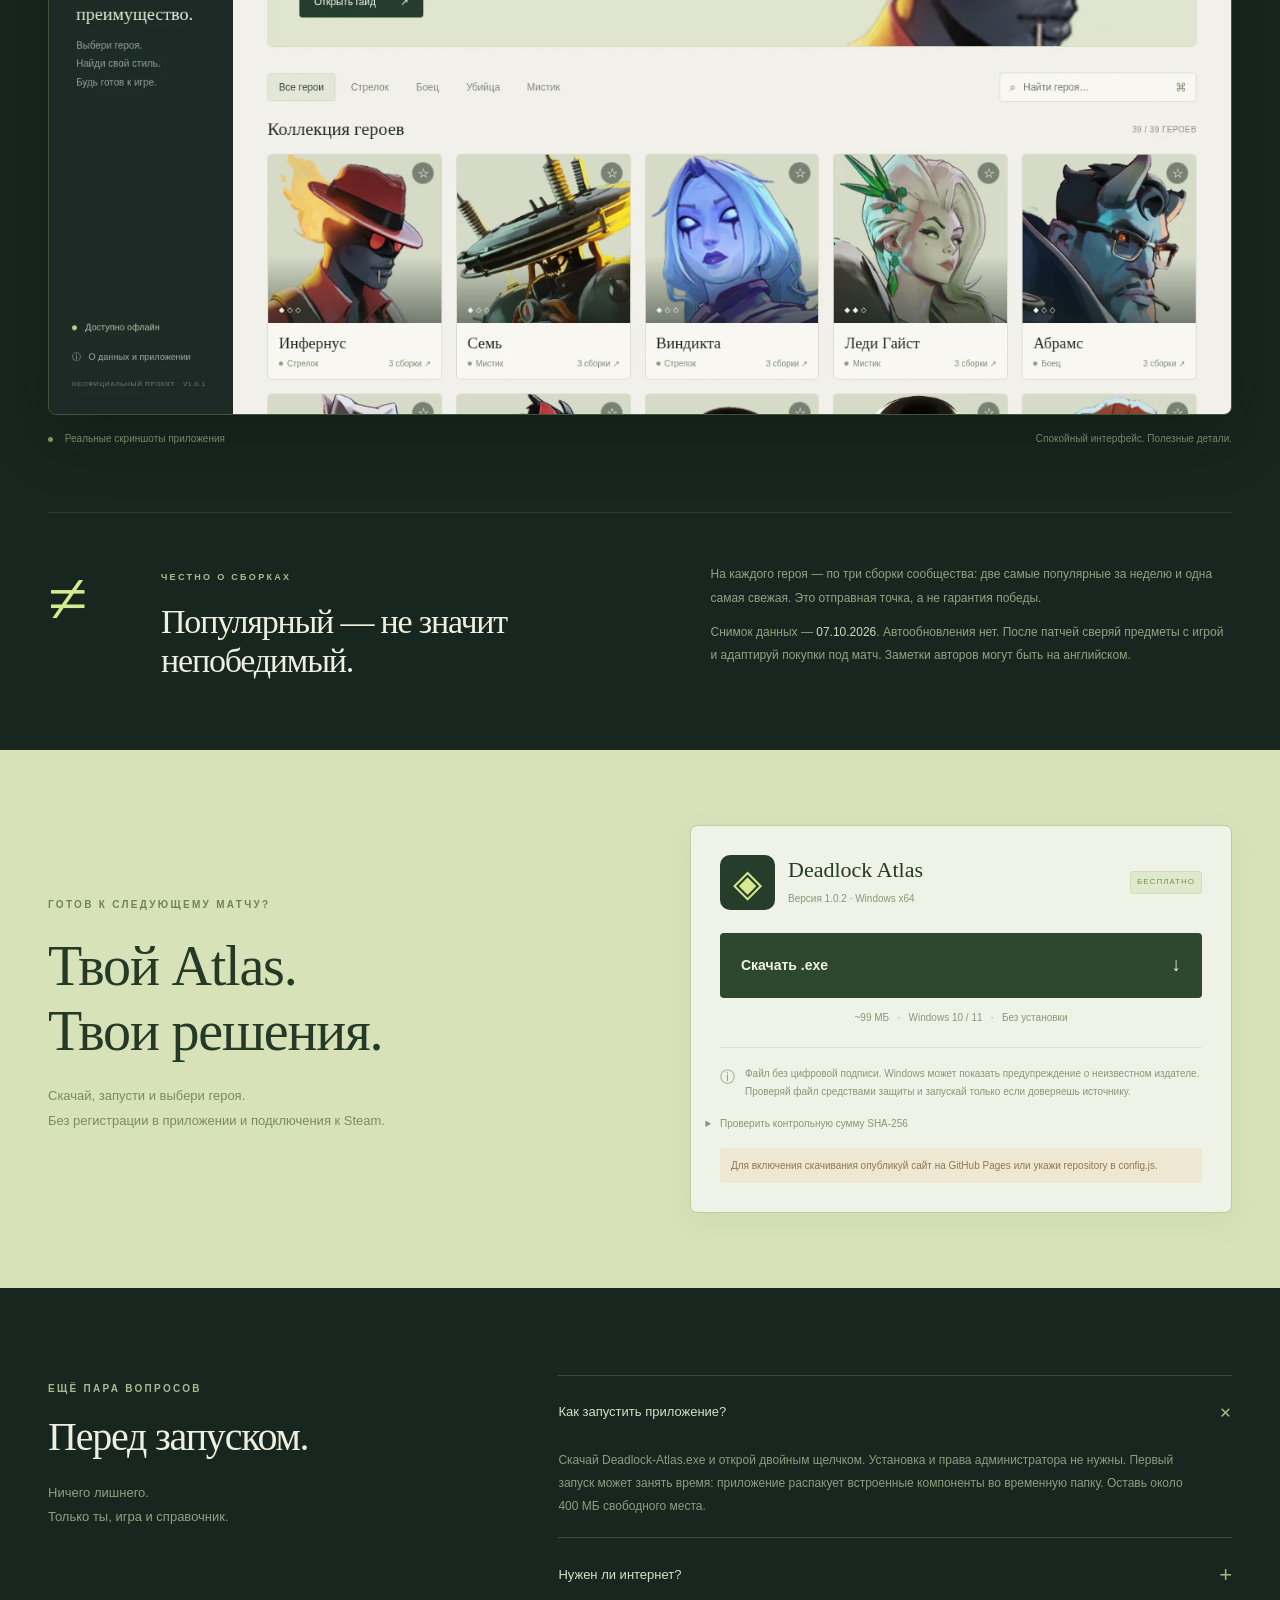
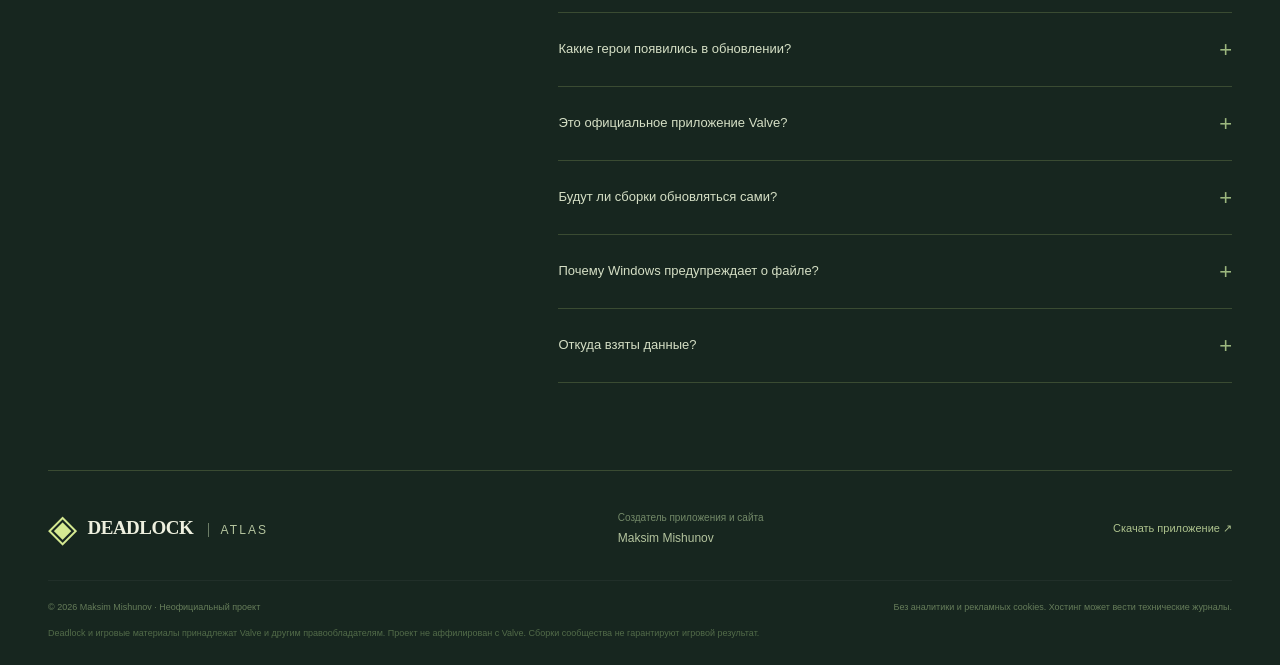
==== commit a1887a3e: "Сайт и README для 1.0.2: новые герои, 40 героев, 120 сборок, снимок 07.10.2026 Co-authored-by: arena" ====
--- a/index.html
+++ b/index.html
@@ -1,12 +1,12 @@
 <!DOCTYPE html>
-<html lang="ru"><head><meta charset="UTF-8"><meta name="viewport" content="width=device-width, initial-scale=1"><meta name="theme-color" content="#17261f"><meta name="description" content="Deadlock Atlas — бесплатный неофициальный справочник для Windows. 39 героев, 117 сборок, предметы и способности. Создатель приложения — Maksim Mishunov."><title>Deadlock Atlas — твой план на следующий матч</title><link rel="icon" href="assets/favicon.svg" type="image/svg+xml"><link rel="stylesheet" href="style.css"><script src="config.js" defer></script><script src="site.js" defer></script></head><body>
-<header class="header"><a class="logo" href="#" aria-label="Deadlock Atlas — главная"><span class="logo-mark">◈</span><span>DEADLOCK <b>ATLAS</b></span></a><nav aria-label="Навигация"><a href="#features">Возможности</a><a href="#inside">Внутри приложения</a><a href="#faq">Вопросы</a></nav><a class="nav-download" href="#download">Скачать <span>↗</span></a></header>
+<html lang="ru"><head><meta charset="UTF-8"><meta name="viewport" content="width=device-width, initial-scale=1"><meta name="theme-color" content="#17261f"><meta name="description" content="Deadlock Atlas — бесплатный неофициальный справочник для Windows. 40 героев, 120 сборок, предметы и способности. Создатель приложения — Maksim Mishunov."><title>Deadlock Atlas — твой план на следующий матч</title><link rel="icon" href="assets/favicon.svg" type="image/svg+xml"><link rel="stylesheet" href="style.css"><script src="config.js" defer></script><script src="site.js" defer></script></head><body>
+<header class="header"><a class="logo" href="#" aria-label="Deadlock Atlas — главная"><span class="logo-mark">◈</span><span>DEADLOCK <b>ATLAS</b></span></a><nav aria-label="Навигация"><a href="#news">Что нового</a><a href="#features">Возможности</a><a href="#inside">Внутри приложения</a><a href="#faq">Вопросы</a></nav><a class="nav-download" href="#download">Скачать <span>↗</span></a></header>
 <main><section class="hero container"><div class="hero-text"><div class="eyebrow"><i></i> ТВОЙ НАСТОЛЬНЫЙ СПРАВОЧНИК</div><h1>Следующий матч.<br>Уже с <em>планом.</em></h1><p class="lead">Знакомься с героями. Разбирайся в предметах.<br class="desktop"> Выбирай сборку — до того, как начнётся бой.</p><div class="hero-actions"><a class="button primary" href="#download"><svg viewBox="0 0 24 24" aria-hidden="true"><path d="M3 4l8-1v8H3zm10-1 8-1v9h-8zM3 13h8v8l-8-1zm10 0h8v9l-8-1z"/></svg>Скачать для Windows <span>↓</span></a><span class="small-print">Бесплатно · Без установки<br>Windows 10 / 11 · x64</span></div><div class="creator"><span class="creator-avatar">MM</span><div><small>СОЗДАТЕЛЬ ПРИЛОЖЕНИЯ</small><b>Maksim Mishunov</b></div><span class="creator-line"></span><span class="edition">PERSONAL PROJECT<br>EST. 2026</span></div></div><div class="hero-visual"><span class="visual-index">FIELD GUIDE &nbsp; / &nbsp; 001</span><div class="orbital orbital-one"></div><div class="orbital orbital-two"></div><img class="hero-character" src="assets/hero-1.webp" alt="Инфернус из Deadlock"><span class="visual-star">✳</span><div class="character-label"><span>01 / ИНФЕРНУС</span><b>Огонь любит<br>подготовленных.</b></div><div class="offline-card"><span class="offline-symbol">↯</span><div><b>Всегда под рукой</b><small>Работает без интернета</small></div><i></i></div><span class="visual-caption">НЕОФИЦИАЛЬНЫЙ ATLAS ПО МИРУ DEADLOCK</span></div></section>
-<section class="stats container" aria-label="Приложение в цифрах"><div><b>39<span> /</span></b><p>героев с описаниями</p></div><div><b>117<span> /</span></b><p>авторских сборок</p></div><div><b>173<span> /</span></b><p>предмета в справочнике</p></div><div><b>100<span>%</span></b><p>доступно офлайн</p></div></section>
-<section class="light-section" id="features"><div class="container"><div class="section-heading"><div><span class="eyebrow">МЕНЬШЕ ПОИСКА. БОЛЬШЕ ИГРЫ.</span><h2>Всё нужное.<br>В одном окне.</h2></div><p>Не переключайся между десятком вкладок.<br>Сохрани любимых героев и держи<br>свой план на матч под рукой.</p></div><div class="feature-grid"><article class="feature-card"><span class="feature-icon">◈</span><span class="feature-number">01</span><h3>Узнай своего героя</h3><p>Игровой стиль, история, способности и базовые характеристики — на русском языке.</p><div class="mini-roster"><img src="assets/hero-1.webp" alt="Инфернус" loading="lazy"><img src="assets/hero-2.webp" alt="Семь" loading="lazy"><img src="assets/hero-3.webp" alt="Виндикта" loading="lazy"><span>+36</span></div></article><article class="feature-card"><span class="feature-icon">▤</span><span class="feature-number">02</span><h3>Найди свою сборку</h3><p>Три билда на героя: порядок покупок, ситуативные предметы и заметки авторов.</p><div class="mini-stages"><span>Начало</span><i>→</i><span>Основа</span><i>→</i><span>Поздняя игра</span></div></article><article class="feature-card"><span class="feature-icon">☆</span><span class="feature-number">03</span><h3>Собери свою библиотеку</h3><p>Избранные герои, быстрый поиск и отметки покупок. Настройки сохраняются на твоём компьютере.</p><div class="mini-check"><span>✓</span> Куплено. Можно двигаться дальше.</div></article></div></div></section>
-<section class="inside container" id="inside"><div class="section-heading"><div><span class="eyebrow">НЕ МАКЕТ. НАСТОЯЩЕЕ ПРИЛОЖЕНИЕ.</span><h2>Посмотри, как всё устроено.</h2></div><div class="view-tabs" role="tablist" aria-label="Скриншот приложения"><button id="tab-heroes" role="tab" aria-selected="true" aria-controls="app-panel" data-view="heroes">Герои</button><button id="tab-build" role="tab" aria-selected="false" aria-controls="app-panel" tabindex="-1" data-view="build">Сборка</button></div></div><div class="app-window"><div class="window-bar"><span class="window-dots">● ● ●</span><span>DEADLOCK ATLAS / WINDOWS</span><small>v1.0.1</small></div><div id="app-panel" role="tabpanel" aria-labelledby="tab-heroes"><img id="app-screen" src="assets/app-heroes.webp" alt="Скриншот: каталог героев Deadlock Atlas" loading="lazy" width="1440" height="1000"></div></div><div class="screenshot-caption"><span><i></i> Реальные скриншоты версии 1.0.1</span><span>Спокойный интерфейс. Полезные детали.</span></div></section>
-<section class="method container"><div class="method-mark">≠</div><div><span class="eyebrow">ЧЕСТНО О СБОРКАХ</span><h2>Популярный — не значит<br>непобедимый.</h2></div><div class="method-copy"><p>Мы отобрали по три сборки сообщества на героя, обновлённые за последний месяц, с сортировкой по недельной популярности. Это отправная точка, а не гарантия победы.</p><p>Снимок данных — <b>04.10.2026</b>. Автообновления нет. После патчей сверяй предметы с игрой и адаптируй покупки под матч. Заметки авторов могут быть на английском.</p></div></section>
-<section class="download-section" id="download"><div class="container download-inner"><div><span class="eyebrow">ГОТОВ К СЛЕДУЮЩЕМУ МАТЧУ?</span><h2>Твой Atlas.<br>Твои решения.</h2><p>Скачай, запусти и выбери героя.<br>Без регистрации в приложении и подключения к Steam.</p></div><div class="download-card"><div class="download-card-top"><span class="app-badge">◈</span><div><h3>Deadlock Atlas</h3><span>Версия 1.0.1 · Windows x64</span></div><span class="free-tag">БЕСПЛАТНО</span></div><a id="download-link" class="button download-button" href="#publish-note">Скачать .exe <span>↓</span></a><p class="download-spec">~99 МБ &nbsp; · &nbsp; Windows 10 / 11 &nbsp; · &nbsp; Без установки</p><div class="security-note"><span>ⓘ</span><p>Файл без цифровой подписи. Windows может показать предупреждение о неизвестном издателе. Проверяй файл средствами защиты и запускай только если доверяешь источнику.</p></div><details class="checksum"><summary>Проверить контрольную сумму SHA-256</summary><code id="checksum">c21c937fd52cca7fe1ef47255f019ea10247ea389bd6c20d48d14f6c498f5211</code><button id="copy-hash" type="button">Копировать</button></details><p id="publish-note" class="publish-note">Ссылка на скачивание станет доступна после публикации релиза на GitHub.</p><a id="release-link" class="release-link" hidden>Открыть страницу релиза ↗</a></div></div></section>
-<section class="faq container" id="faq"><div><span class="eyebrow">ЕЩЁ ПАРА ВОПРОСОВ</span><h2>Перед запуском.</h2><p>Ничего лишнего.<br>Только ты, игра и справочник.</p></div><div class="faq-list"><details open><summary>Как запустить приложение?<span>+</span></summary><p>Скачай Deadlock-Atlas.exe и открой двойным щелчком. Установка и права администратора не нужны. Первый запуск может занять время: приложение распакует встроенные компоненты во временную папку. Оставь около 400 МБ свободного места.</p></details><details><summary>Нужен ли интернет?<span>+</span></summary><p>Только для скачивания приложения и открытия внешних ссылок. Герои, сборки, описания и картинки уже внутри. Избранное и отметки хранятся в локальном профиле на компьютере.</p></details><details><summary>Это официальное приложение Valve?<span>+</span></summary><p>Нет. Это независимый проект Maksim Mishunov. Он не связан с Valve, не подключается к игре и не изменяет её файлы. Deadlock, персонажи и игровые изображения принадлежат их правообладателям.</p></details><details><summary>Будут ли сборки обновляться сами?<span>+</span></summary><p>В версии 1.0.1 нет автоматического обновления. В приложение включён снимок от 04.10.2026. У каждой сборки указана дата её изменения автором. Для новых данных потребуется новая версия приложения.</p></details><details><summary>Почему Windows предупреждает о файле?<span>+</span></summary><p>У этой независимой сборки нет цифровой подписи издателя. Не отключай защиту системы. Проверь файл антивирусом и при необходимости сравни SHA-256 с указанной на сайте суммой. Совпадение суммы подтверждает целостность файла, но само по себе не гарантирует его безопасность.</p></details><details><summary>Откуда взяты данные?<span>+</span></summary><p>Из открытого проекта <a href="https://deadlock-api.com/" target="_blank" rel="noopener noreferrer">Deadlock API ↗</a>. Сборки — работы игроков; их названия, порядок покупок и примечания сохранены. Авторы сборок и идентификаторы включены в данные приложения.</p></details></div></section></main>
+<section class="stats container" aria-label="Приложение в цифрах"><div><b>40<span> /</span></b><p>героев с описаниями</p></div><div><b>120<span> /</span></b><p>сборок — по три на героя</p></div><div><b>173<span> /</span></b><p>предмета в справочнике</p></div><div><b>100<span>%</span></b><p>доступно офлайн</p></div></section>
+<section class="light-section" id="news"><div class="container"><div class="section-heading"><div><span class="eyebrow">ОБНОВЛЕНИЕ ДАННЫХ · ПАТЧ CITY NEVER SLEEPS</span><h2>Новые герои<br>уже в атласе.</h2></div><p>Патч City Never Sleeps добавил шесть героев — их выпускают<br>по одному по итогам голосования игроков.<br>Двое уже в игре и в приложении.</p></div><div class="feature-grid"><article class="feature-card"><span class="feature-icon">◈</span><span class="feature-number">01</span><h3>Буся и Крысиный король</h3><p>Полные профили новых героев: способности с улучшениями, характеристики, предметы и три сборки каждого.</p><div class="news-heroes"><b>БУСЯ</b><i>мистик · 6 октября</i><b>КРЫСИНЫЙ КОРОЛЬ</b><i>боец · 2 октября</i></div></article><article class="feature-card"><span class="feature-icon">▤</span><span class="feature-number">02</span><h3>120 сборок — по три на героя</h3><p>Две самые популярные за неделю и одна самая свежая. У каждой сборки — ID для копирования, дата, версия и порядок покупок с ценами.</p><div class="mini-stages"><span>Популярная</span><i>+</i><span>Популярная</span><i>+</i><span>Свежая</span></div></article><article class="feature-card"><span class="feature-icon">☆</span><span class="feature-number">03</span><h3>Русский текст как в игре</h3><p>Названия и описания предметов и способностей — официальная русская локализация. Где Valve ещё не перевела, стоит пометка о переводе проекта.</p><div class="mini-check"><span>✓</span> «Ниткопряд», «Бабулино варево», «Правь, Крысания!»</div></article><article class="feature-card"><span class="feature-icon">≠</span><span class="feature-number">04</span><h3>Кто следующий</h3><p>Соломон, Сестра Хэрроу, Дохлый Дэнни и Виолетта выходят 9, 13, 16 и 20 октября — порядок решает голосование.</p><div class="news-heroes"><b>9.10</b><b>13.10</b><b>16.10</b><b>20.10</b></div></article></div></div></section><section class="light-section" id="features"><div class="container"><div class="section-heading"><div><span class="eyebrow">МЕНЬШЕ ПОИСКА. БОЛЬШЕ ИГРЫ.</span><h2>Всё нужное.<br>В одном окне.</h2></div><p>Не переключайся между десятком вкладок.<br>Сохрани любимых героев и держи<br>свой план на матч под рукой.</p></div><div class="feature-grid"><article class="feature-card"><span class="feature-icon">◈</span><span class="feature-number">01</span><h3>Узнай своего героя</h3><p>Игровой стиль, история, способности и базовые характеристики — на русском языке.</p><div class="mini-roster"><img src="assets/hero-1.webp" alt="Инфернус" loading="lazy"><img src="assets/hero-2.webp" alt="Семь" loading="lazy"><img src="assets/hero-3.webp" alt="Виндикта" loading="lazy"><span>+37</span></div></article><article class="feature-card"><span class="feature-icon">▤</span><span class="feature-number">02</span><h3>Найди свою сборку</h3><p>Три билда на героя: порядок покупок, ситуативные предметы и заметки авторов.</p><div class="mini-stages"><span>Начало</span><i>→</i><span>Основа</span><i>→</i><span>Поздняя игра</span></div></article><article class="feature-card"><span class="feature-icon">☆</span><span class="feature-number">03</span><h3>Собери свою библиотеку</h3><p>Избранные герои, быстрый поиск и отметки покупок. Настройки сохраняются на твоём компьютере.</p><div class="mini-check"><span>✓</span> Куплено. Можно двигаться дальше.</div></article></div></div></section>
+<section class="inside container" id="inside"><div class="section-heading"><div><span class="eyebrow">НЕ МАКЕТ. НАСТОЯЩЕЕ ПРИЛОЖЕНИЕ.</span><h2>Посмотри, как всё устроено.</h2></div><div class="view-tabs" role="tablist" aria-label="Скриншот приложения"><button id="tab-heroes" role="tab" aria-selected="true" aria-controls="app-panel" data-view="heroes">Герои</button><button id="tab-build" role="tab" aria-selected="false" aria-controls="app-panel" tabindex="-1" data-view="build">Сборка</button></div></div><div class="app-window"><div class="window-bar"><span class="window-dots">● ● ●</span><span>DEADLOCK ATLAS / WINDOWS</span><small>v<span data-release-version>1.0.2</span></small></div><div id="app-panel" role="tabpanel" aria-labelledby="tab-heroes"><img id="app-screen" src="assets/app-heroes.webp" alt="Скриншот: каталог героев Deadlock Atlas" loading="lazy" width="1440" height="1000"></div></div><div class="screenshot-caption"><span><i></i> Реальные скриншоты приложения</span><span>Спокойный интерфейс. Полезные детали.</span></div></section>
+<section class="method container"><div class="method-mark">≠</div><div><span class="eyebrow">ЧЕСТНО О СБОРКАХ</span><h2>Популярный — не значит<br>непобедимый.</h2></div><div class="method-copy"><p>На каждого героя — по три сборки сообщества: две самые популярные за неделю и одна самая свежая. Это отправная точка, а не гарантия победы.</p><p>Снимок данных — <b>07.10.2026</b>. Автообновления нет. После патчей сверяй предметы с игрой и адаптируй покупки под матч. Заметки авторов могут быть на английском.</p></div></section>
+<section class="download-section" id="download"><div class="container download-inner"><div><span class="eyebrow">ГОТОВ К СЛЕДУЮЩЕМУ МАТЧУ?</span><h2>Твой Atlas.<br>Твои решения.</h2><p>Скачай, запусти и выбери героя.<br>Без регистрации в приложении и подключения к Steam.</p></div><div class="download-card"><div class="download-card-top"><span class="app-badge">◈</span><div><h3>Deadlock Atlas</h3><span>Версия <span data-release-version>1.0.2</span> · Windows x64</span></div><span class="free-tag">БЕСПЛАТНО</span></div><a id="download-link" class="button download-button" href="#publish-note">Скачать .exe <span>↓</span></a><p class="download-spec">~99 МБ &nbsp; · &nbsp; Windows 10 / 11 &nbsp; · &nbsp; Без установки</p><div class="security-note"><span>ⓘ</span><p>Файл без цифровой подписи. Windows может показать предупреждение о неизвестном издателе. Проверяй файл средствами защиты и запускай только если доверяешь источнику.</p></div><details class="checksum"><summary>Проверить контрольную сумму SHA-256</summary><code id="checksum">появится после публикации релиза на GitHub</code><button id="copy-hash" type="button">Копировать</button></details><p id="publish-note" class="publish-note">Ссылка на скачивание станет доступна после публикации релиза на GitHub.</p><a id="release-link" class="release-link" hidden>Открыть страницу релиза ↗</a></div></div></section>
+<section class="faq container" id="faq"><div><span class="eyebrow">ЕЩЁ ПАРА ВОПРОСОВ</span><h2>Перед запуском.</h2><p>Ничего лишнего.<br>Только ты, игра и справочник.</p></div><div class="faq-list"><details open><summary>Как запустить приложение?<span>+</span></summary><p>Скачай Deadlock-Atlas.exe и открой двойным щелчком. Установка и права администратора не нужны. Первый запуск может занять время: приложение распакует встроенные компоненты во временную папку. Оставь около 400 МБ свободного места.</p></details><details><summary>Нужен ли интернет?<span>+</span></summary><p>Только для скачивания приложения и открытия внешних ссылок. Герои, сборки, описания и картинки уже внутри. Избранное и отметки хранятся в локальном профиле на компьютере.</p></details><details><summary>Какие герои появились в обновлении?<span>+</span></summary><p>Буся (Baba) и Крысиный король (Rat King) — оба уже выпущены и добавлены в приложение целиком: способности, предметы, сборки и русские описания. Остальные четыре героя патча — Соломон, Сестра Хэрроу, Дохлый Дэнни и Виолетта — выйдут 9, 13, 16 и 20 октября; их карточки отмечены в приложении как «скоро». Для полных профилей потребуется следующий снимок данных.</p></details><details><summary>Это официальное приложение Valve?<span>+</span></summary><p>Нет. Это независимый проект Maksim Mishunov. Он не связан с Valve, не подключается к игре и не изменяет её файлы. Deadlock, персонажи и игровые изображения принадлежат их правообладателям.</p></details><details><summary>Будут ли сборки обновляться сами?<span>+</span></summary><p>В версии <span data-release-version>1.0.2</span> нет автоматического обновления. В приложение включён снимок от 07.10.2026. У каждой сборки указана дата её изменения автором. Для новых данных потребуется новая версия приложения.</p></details><details><summary>Почему Windows предупреждает о файле?<span>+</span></summary><p>У этой независимой сборки нет цифровой подписи издателя. Не отключай защиту системы. Проверь файл антивирусом и при необходимости сравни SHA-256 с указанной на сайте суммой. Совпадение суммы подтверждает целостность файла, но само по себе не гарантирует его безопасность.</p></details><details><summary>Откуда взяты данные?<span>+</span></summary><p>Из открытого проекта <a href="https://deadlock-api.com/" target="_blank" rel="noopener noreferrer">Deadlock API ↗</a>. Сборки — работы игроков; их названия, порядок покупок и примечания сохранены. Авторы сборок и идентификаторы включены в данные приложения.</p></details></div></section></main>
 <footer class="footer container"><div class="footer-top"><a class="logo" href="#"><span class="logo-mark">◈</span><span>DEADLOCK <b>ATLAS</b></span></a><div>Создатель приложения и сайта<br><b>Maksim Mishunov</b></div><a href="#download">Скачать приложение ↗</a></div><div class="footer-bottom"><span>© 2026 Maksim Mishunov · Неофициальный проект</span><span>Без аналитики и рекламных cookies. Хостинг может вести технические журналы.</span></div><p class="legal">Deadlock и игровые материалы принадлежат Valve и другим правообладателям. Проект не аффилирован с Valve. Сборки сообщества не гарантируют игровой результат.</p></footer><div id="toast" role="status" aria-live="polite"></div>
 </body></html>
--- a/style.css
+++ b/style.css
@@ -1 +1,5 @@
-*{box-sizing:border-box}html{scroll-behavior:smooth;scroll-padding-top:30px}body{margin:0;background:#17261f;color:#eef0df;font:15px/1.6 'Segoe UI',Arial,sans-serif}a{color:inherit;text-decoration:none}button{font:inherit;cursor:pointer}button,a{-webkit-tap-highlight-color:transparent}a:focus-visible,button:focus-visible,summary:focus-visible{outline:3px solid #d5e991;outline-offset:6px}button{color:inherit}img{display:block;max-width:100%}.container,.header{width:min(1240px,calc(100% - 96px));margin:0 auto}.header{height:105px;display:flex;align-items:center;justify-content:space-between;border-bottom:1px solid #ffffff16}.logo{display:flex;align-items:center;gap:11px;font:700 19px Georgia,serif;letter-spacing:-.5px;white-space:nowrap}.logo b{font:10px 'Segoe UI',Arial;letter-spacing:2.1px;border-left:1px solid #6b7c66;margin-left:10px;padding-left:12px;color:#b4c19f}.logo-mark{font:38px Georgia;color:#d5e991}.header nav{display:flex;gap:31px;color:#a4b29e;font-size:12px}.header nav a:hover{color:#e0efb4}.nav-download{border:1px solid #5e7152;border-radius:4px;font-size:12px;padding:10px 18px}.nav-download span{padding-left:25px;color:#d5e991}.hero{display:grid;grid-template-columns:1.1fr 1fr;min-height:640px;align-items:center;gap:20px;padding-top:48px;padding-bottom:52px}.eyebrow{font-size:10px;letter-spacing:2.3px;color:#aaba8f;font-weight:600}.eyebrow i,.screenshot-caption i{display:inline-block;width:6px;height:6px;background:#c4df82;border-radius:50%;margin-right:9px;vertical-align:middle}h1,h2,h3,p{margin-top:0}h1{font:normal clamp(45px,5.4vw,76px)/1.08 Georgia,'Times New Roman',serif;letter-spacing:-2.8px;margin:26px 0}h1 em{color:#d5e991;font-weight:normal}p.lead{color:#aebca5;font-size:15px;line-height:1.85;margin-bottom:30px}.hero-actions{display:flex;align-items:center;gap:19px}.button{display:inline-flex;align-items:center;justify-content:center;gap:17px;border-radius:4px;font-size:13px;font-weight:600;padding:17px 21px;transition:background .2s,transform .2s}.button:hover{transform:translateY(-2px)}.primary{background:#d5e991;color:#203220;box-shadow:0 5px 18px #0001}.primary:hover{background:#e2f2b3}.button svg{width:17px;height:17px;fill:currentColor}.button>span{font-size:19px;font-weight:400;margin-left:12px}.small-print{color:#82977c;font-size:10px;line-height:1.9}.creator{display:flex;gap:12px;align-items:center;margin-top:49px;max-width:435px}.creator-avatar{display:grid;place-items:center;font:13px Georgia;color:#c1d49c;width:42px;height:42px;border:1px solid #5f7452;border-radius:50%;background:#25372a}.creator small{display:block;font-size:8px;letter-spacing:1.7px;color:#73896d;margin-bottom:3px}.creator b{font-size:12px;font-weight:500;color:#c8d4b9}.creator-line{height:31px;border-left:1px solid #3b4d36;margin:0 7px}.edition{color:#657d5d;font-size:8px;letter-spacing:1.4px;line-height:1.9}.hero-visual{position:relative;height:510px;background:radial-gradient(ellipse at 60% 60%,#6b7851 0%,#35462f 42%,#1e3025 75%);border:1px solid #3d5136;border-radius:130px 8px 8px 8px;overflow:hidden}.visual-index{position:absolute;right:22px;top:21px;font-size:9px;letter-spacing:1.7px;color:#94a381;z-index:2}.orbital{position:absolute;border:1px solid #b4c59038;border-radius:50%;width:480px;height:480px;right:-110px;top:63px}.orbital-two{width:380px;height:380px;right:-60px;top:113px}.hero-character{position:absolute;width:90%;height:110%;object-fit:contain;object-position:center;right:-57px;bottom:-95px;filter:saturate(.78) drop-shadow(-15px 12px 28px #08110966);transform:rotate(-5deg)}.visual-star{position:absolute;top:95px;left:42px;font:70px Georgia;color:#d5e991}.character-label{position:absolute;left:27px;bottom:115px;z-index:2}.character-label span{font-size:9px;color:#d6e9b6;letter-spacing:2px}.character-label b{display:block;font:27px/1.15 Georgia;margin-top:10px;color:#eef1dc;text-shadow:0 2px 10px #162817}.offline-card{position:absolute;bottom:37px;left:26px;right:26px;background:#e8eddc;box-shadow:0 10px 30px #14241444;backdrop-filter:blur(8px);color:#29402a;border:1px solid #d9e1ca;border-radius:5px;padding:15px 18px;display:flex;align-items:center;gap:14px}.offline-symbol{font-size:27px}.offline-card b{display:block;font-size:12px;font-weight:600}.offline-card small{font-size:10px;color:#7d8d70}.offline-card i{width:7px;height:7px;border-radius:50%;background:#7c9d4e;margin-left:auto}.visual-caption{position:absolute;bottom:11px;left:29px;font-size:7px;letter-spacing:2px;color:#a1b78b}.stats{display:grid;grid-template-columns:repeat(4,1fr);border-top:1px solid #ffffff19;padding-top:25px;padding-bottom:44px;gap:25px}.stats>div{border-right:1px solid #ffffff13;padding-left:27px}.stats>div:first-child{padding-left:0}.stats>div:last-child{border:0}.stats b{font:40px Georgia,serif}.stats b span{font-size:28px;color:#6c8459;margin-left:8px}.stats p{font-size:11px;color:#9bad8b;margin:7px 0 0}.light-section{background:#efefe5;color:#26382a;padding:82px 0 88px}.section-heading{display:flex;justify-content:space-between;align-items:end;gap:25px;margin-bottom:34px}h2{font:normal 43px/1.15 Georgia,serif;letter-spacing:-1.2px;margin:15px 0 0}.light-section .eyebrow{color:#849373}.section-heading>p{color:#859079;font-size:13px;line-height:1.8;margin:0 0 4px}.feature-grid{display:grid;grid-template-columns:repeat(3,1fr);gap:18px}.feature-card{padding:28px;background:#f6f6ee;border:1px solid #dbe0ce;border-radius:5px;position:relative}.feature-icon{display:grid;place-items:center;width:45px;height:45px;background:#e5ead8;border:1px solid #d4debe;border-radius:5px;font:28px Georgia;color:#566e3c}.feature-number{position:absolute;right:27px;top:32px;font:12px Georgia;color:#a5af97}.feature-card h3{font:23px Georgia;letter-spacing:-.5px;margin:29px 0 13px}.feature-card p{font-size:12px;color:#87907b;line-height:1.9;min-height:69px;margin-bottom:24px}.mini-roster{display:flex;align-items:center;padding-top:17px;border-top:1px solid #e2e5d9}.mini-roster img{width:35px;height:35px;border-radius:50%;background:#d8dfc8;border:2px solid #f6f6ee;object-fit:cover;object-position:center 15%;margin-right:-6px}.mini-roster span{font-size:10px;color:#8b9979;margin-left:20px}.mini-stages,.mini-check{min-height:54px;display:flex;align-items:center;gap:7px;border-top:1px solid #e2e5d9;padding-top:17px;font-size:9px;color:#849174}.mini-stages span{background:#e9eddf;padding:6px 8px;border:1px solid #dce3ce;border-radius:3px;white-space:nowrap}.mini-stages i{font-style:normal}.mini-check span{width:23px;height:23px;display:grid;place-items:center;border:1px solid #bdcba7;border-radius:4px;background:#dfe8cd;color:#6f8c4a;margin-right:5px}.inside{padding:88px 0 65px}.inside h2{font-size:40px}.view-tabs{display:flex;gap:4px;background:#203328;border:1px solid #3b5034;border-radius:5px;padding:4px;flex-shrink:0}.view-tabs button{border:0;background:transparent;color:#91a482;padding:7px 20px;font-size:12px;border-radius:3px}.view-tabs button[aria-selected=true]{background:#d5e991;color:#2c432a}.app-window{background:#23362a;border:1px solid #405437;border-radius:8px;overflow:hidden;box-shadow:0 20px 60px #06100744}.window-bar{height:43px;display:flex;align-items:center;justify-content:space-between;padding:0 19px;font-size:8px;letter-spacing:1.8px;color:#91a27e}.window-dots{color:#687e5b;letter-spacing:3px;font-size:10px}.window-bar small{font-size:9px;letter-spacing:0}.app-window img{width:100%;height:auto;aspect-ratio:1.44;object-fit:cover}.screenshot-caption{display:flex;justify-content:space-between;color:#738866;font-size:10px;margin-top:16px}.screenshot-caption i{width:5px;height:5px;background:#7a9857}.method{border-top:1px solid #ffffff18;display:grid;grid-template-columns:85px 1fr 1fr;gap:28px;padding:50px 0 70px;align-items:start}.method-mark{font:72px Georgia;color:#d5e991;line-height:1}.method h2{font-size:34px}.method .eyebrow{font-size:9px}.method-copy p{font-size:12px;line-height:1.95;color:#91a283;margin:0 0 11px}.method-copy b{font-weight:500;color:#ced9ba}.download-section{background:#d7e2b9;color:#253a26;padding:75px 0;scroll-margin-top:0}.download-inner{display:grid;grid-template-columns:1fr 1fr;gap:100px;align-items:center}.download-section .eyebrow{color:#72844e}.download-section h2{font-size:56px;margin:19px 0 21px}.download-section p{color:#7a8b60;font-size:13px;line-height:1.9}.download-card{padding:29px;background:#eff2e6;border:1px solid #bccc9d;border-radius:7px;box-shadow:0 10px 30px #617c4112}.download-card-top{display:flex;align-items:center;gap:13px;margin-bottom:23px}.app-badge{display:grid;place-items:center;font:38px Georgia;width:55px;height:55px;background:#263d2b;color:#d5e991;border-radius:10px}.download-card-top h3{font:22px Georgia;margin:0 0 2px}.download-card-top div>span{font-size:10px;color:#8a9779}.free-tag{margin-left:auto;font-size:8px;letter-spacing:1px;background:#e0e9cd;border:1px solid #d0ddbc;border-radius:3px;padding:4px 6px;color:#73934e}.download-button{background:#2e472f;color:#eef3df;width:100%;justify-content:space-between;font-size:14px}.download-button:hover{background:#405b36}.download-card .download-spec{text-align:center;font-size:10px;color:#889978;margin:10px 0 20px}.security-note{display:flex;gap:10px;border-top:1px solid #dce3ce;padding-top:17px;color:#91a17d}.security-note p{font-size:10px;line-height:1.85;color:#889778;margin:0}.security-note>span{font-size:15px}.checksum{margin-top:14px;font-size:10px;color:#879774}.checksum summary{cursor:pointer;list-style:disclosure-closed}.checksum code{display:block;overflow-wrap:anywhere;font-size:10px;margin:12px 0 8px;color:#526d3c}.checksum button{border:1px solid #cbd7b8;background:#e6edd8;border-radius:3px;padding:4px 9px;font-size:10px;color:#607c44}.download-card .publish-note{font-size:10px;line-height:1.7;color:#8d7855;background:#eee8d3;padding:9px 11px;border-radius:4px;margin:16px 0 0}.release-link{display:block;font-size:10px;text-decoration:underline;color:#7a8b62;margin-top:14px}.release-link[hidden]{display:none}.faq{padding:87px 0;display:grid;grid-template-columns:.85fr 1.3fr;gap:70px}.faq h2{font-size:40px}.faq>div>p{font-size:13px;color:#8ea17e;line-height:1.9;margin-top:21px}.faq-list details{border-bottom:1px solid #3a4b32}.faq-list details:first-child{border-top:1px solid #3a4b32}.faq-list summary{cursor:pointer;padding:19px 0;font-size:13px;color:#d5dfc5;display:flex;align-items:center;justify-content:space-between;gap:20px;list-style:none}.faq-list summary::-webkit-details-marker{display:none}.faq-list summary span{font-size:22px;font-weight:200;color:#9cb77e}.faq-list details[open] summary span{transform:rotate(45deg)}.faq-list p{font-size:12px;color:#8b9e7b;line-height:1.9;padding:0 35px 20px 0;margin:0}.faq-list a{color:#c0d697;text-decoration:underline}.footer{border-top:1px solid #3a4b32;padding:35px 0 24px}.footer-top{display:flex;align-items:center;justify-content:space-between;gap:24px;padding-bottom:30px}.footer-top>div{font-size:10px;color:#738968;line-height:1.9}.footer-top b{font-size:12px;color:#b4c49e;font-weight:500}.footer-top>a:last-child{font-size:11px;color:#aec38e}.footer-bottom{display:flex;justify-content:space-between;color:#667d5a;font-size:9px;gap:20px;border-top:1px solid #ffffff0b;padding-top:19px}.legal{font-size:9px;color:#526b49;margin:10px 0 0;line-height:1.8}#toast{position:fixed;bottom:25px;left:50%;transform:translate(-50%,100px);background:#e4edce;color:#2b432b;padding:11px 22px;border-radius:5px;z-index:20;font-size:12px;opacity:0;transition:.2s;box-shadow:0 5px 25px #0002}#toast.show{opacity:1;transform:translate(-50%,0)}@media(min-width:1500px){.hero{min-height:690px}.hero-visual{height:550px}.hero-character{bottom:-105px}.hero h1{font-size:80px}}@media(max-width:1150px){.container,.header{width:calc(100% - 64px)}.hero{grid-template-columns:1.1fr 1fr;gap:25px}.hero-actions{align-items:start;flex-direction:column;gap:10px}.small-print br{display:none}.small-print{font-size:9px}.creator{margin-top:26px}.hero-visual{height:490px}.hero-character{width:110%;right:-90px}.feature-card{padding:23px}.feature-card h3{font-size:21px}.mini-stages{gap:4px;font-size:8px}.mini-stages span{padding:5px}.download-inner{gap:40px}.download-card{padding:23px}.free-tag{display:none}.header nav{gap:21px}.method{grid-template-columns:60px 1fr 1fr;gap:20px}.method h2{font-size:29px}}@media(max-width:800px){.container,.header{width:calc(100% - 40px)}.header{height:82px}.header nav{display:none}.logo{font-size:17px}.logo b{font-size:8px;margin-left:6px;padding-left:8px}.hero{grid-template-columns:1fr;padding-top:42px;padding-bottom:30px;gap:36px}.hero h1{font-size:60px;letter-spacing:-2px}.hero-text{max-width:570px}.hero-actions{flex-direction:row;align-items:center}.small-print br{display:block}.creator{margin-top:28px}.hero-visual{height:380px;border-radius:90px 6px 6px 6px}.hero-character{width:80%;height:135%;right:-13px;bottom:-125px}.visual-star{top:60px;left:40px}.character-label{bottom:125px;left:30px}.hero-visual .offline-card{right:auto;width:280px}.stats{gap:12px;padding-bottom:30px}.stats>div{padding-left:8px}.stats b{font-size:31px}.stats b span{font-size:18px;margin-left:3px}.stats p{font-size:9px}.light-section{padding:50px 0}.section-heading{align-items:start;flex-direction:column;gap:20px}h2{font-size:37px}.section-heading>p br{display:none}.feature-grid{grid-template-columns:1fr}.feature-card p{min-height:0;max-width:440px}.feature-card h3{margin-top:20px}.feature-number{top:27px}.mini-stages{font-size:10px}.mini-stages span{padding:6px 10px}.inside{padding:55px 0 38px}.inside h2{font-size:33px}.screenshot-caption>span:last-child{display:none}.method{grid-template-columns:45px 1fr;padding:32px 0 43px;gap:20px}.method-mark{font-size:48px}.method-copy{grid-column:2}.method h2{font-size:31px}.download-inner{grid-template-columns:1fr;gap:25px}.download-section{padding:48px 0}.download-section h2{font-size:49px}.download-card{max-width:550px}.download-card-top .free-tag{display:block}.faq{grid-template-columns:1fr;gap:20px;padding:53px 0}.faq>div>p{display:none}.footer-top{flex-wrap:wrap}.footer-bottom{flex-direction:column;gap:8px}.legal{font-size:8px}.window-bar{height:33px;font-size:6px;padding:0 12px}}@media(max-width:420px){.hero h1{font-size:50px}.hero .eyebrow{font-size:8px}.hero-actions{align-items:start;flex-direction:column}.hero .small-print br{display:none}.hero .small-print{font-size:9px}.primary{width:100%}.hero-actions{width:100%}.edition{font-size:7px}.character-label b{font-size:25px}.hero-character{right:-36px;width:95%}.header .nav-download{padding:8px 11px;font-size:10px}.nav-download span{padding-left:10px}.hero-visual .offline-card{width:calc(100% - 52px)}.stats b{font-size:27px}.stats p{font-size:8px}.logo{gap:7px;font-size:15px}.logo-mark{font-size:30px}.logo b{font-size:7px}.section-heading h2{font-size:32px}.free-tag{display:none!important}.download-card-top h3{font-size:20px}}@media(prefers-reduced-motion:reduce){html{scroll-behavior:auto}*,*:before,*:after{transition:none!important;animation:none!important}}+*{box-sizing:border-box}html{scroll-behavior:smooth;scroll-padding-top:30px}body{margin:0;background:#17261f;color:#eef0df;font:15px/1.6 'Segoe UI',Arial,sans-serif}a{color:inherit;text-decoration:none}button{font:inherit;cursor:pointer}button,a{-webkit-tap-highlight-color:transparent}a:focus-visible,button:focus-visible,summary:focus-visible{outline:3px solid #d5e991;outline-offset:6px}button{color:inherit}img{display:block;max-width:100%}.container,.header{width:min(1240px,calc(100% - 96px));margin:0 auto}.header{height:105px;display:flex;align-items:center;justify-content:space-between;border-bottom:1px solid #ffffff16}.logo{display:flex;align-items:center;gap:11px;font:700 19px Georgia,serif;letter-spacing:-.5px;white-space:nowrap}.logo b{font:10px 'Segoe UI',Arial;letter-spacing:2.1px;border-left:1px solid #6b7c66;margin-left:10px;padding-left:12px;color:#b4c19f}.logo-mark{font:38px Georgia;color:#d5e991}.header nav{display:flex;gap:31px;color:#a4b29e;font-size:12px}.header nav a:hover{color:#e0efb4}.nav-download{border:1px solid #5e7152;border-radius:4px;font-size:12px;padding:10px 18px}.nav-download span{padding-left:25px;color:#d5e991}.hero{display:grid;grid-template-columns:1.1fr 1fr;min-height:640px;align-items:center;gap:20px;padding-top:48px;padding-bottom:52px}.eyebrow{font-size:10px;letter-spacing:2.3px;color:#aaba8f;font-weight:600}.eyebrow i,.screenshot-caption i{display:inline-block;width:6px;height:6px;background:#c4df82;border-radius:50%;margin-right:9px;vertical-align:middle}h1,h2,h3,p{margin-top:0}h1{font:normal clamp(45px,5.4vw,76px)/1.08 Georgia,'Times New Roman',serif;letter-spacing:-2.8px;margin:26px 0}h1 em{color:#d5e991;font-weight:normal}p.lead{color:#aebca5;font-size:15px;line-height:1.85;margin-bottom:30px}.hero-actions{display:flex;align-items:center;gap:19px}.button{display:inline-flex;align-items:center;justify-content:center;gap:17px;border-radius:4px;font-size:13px;font-weight:600;padding:17px 21px;transition:background .2s,transform .2s}.button:hover{transform:translateY(-2px)}.primary{background:#d5e991;color:#203220;box-shadow:0 5px 18px #0001}.primary:hover{background:#e2f2b3}.button svg{width:17px;height:17px;fill:currentColor}.button>span{font-size:19px;font-weight:400;margin-left:12px}.small-print{color:#82977c;font-size:10px;line-height:1.9}.creator{display:flex;gap:12px;align-items:center;margin-top:49px;max-width:435px}.creator-avatar{display:grid;place-items:center;font:13px Georgia;color:#c1d49c;width:42px;height:42px;border:1px solid #5f7452;border-radius:50%;background:#25372a}.creator small{display:block;font-size:8px;letter-spacing:1.7px;color:#73896d;margin-bottom:3px}.creator b{font-size:12px;font-weight:500;color:#c8d4b9}.creator-line{height:31px;border-left:1px solid #3b4d36;margin:0 7px}.edition{color:#657d5d;font-size:8px;letter-spacing:1.4px;line-height:1.9}.hero-visual{position:relative;height:510px;background:radial-gradient(ellipse at 60% 60%,#6b7851 0%,#35462f 42%,#1e3025 75%);border:1px solid #3d5136;border-radius:130px 8px 8px 8px;overflow:hidden}.visual-index{position:absolute;right:22px;top:21px;font-size:9px;letter-spacing:1.7px;color:#94a381;z-index:2}.orbital{position:absolute;border:1px solid #b4c59038;border-radius:50%;width:480px;height:480px;right:-110px;top:63px}.orbital-two{width:380px;height:380px;right:-60px;top:113px}.hero-character{position:absolute;width:90%;height:110%;object-fit:contain;object-position:center;right:-57px;bottom:-95px;filter:saturate(.78) drop-shadow(-15px 12px 28px #08110966);transform:rotate(-5deg)}.visual-star{position:absolute;top:95px;left:42px;font:70px Georgia;color:#d5e991}.character-label{position:absolute;left:27px;bottom:115px;z-index:2}.character-label span{font-size:9px;color:#d6e9b6;letter-spacing:2px}.character-label b{display:block;font:27px/1.15 Georgia;margin-top:10px;color:#eef1dc;text-shadow:0 2px 10px #162817}.offline-card{position:absolute;bottom:37px;left:26px;right:26px;background:#e8eddc;box-shadow:0 10px 30px #14241444;backdrop-filter:blur(8px);color:#29402a;border:1px solid #d9e1ca;border-radius:5px;padding:15px 18px;display:flex;align-items:center;gap:14px}.offline-symbol{font-size:27px}.offline-card b{display:block;font-size:12px;font-weight:600}.offline-card small{font-size:10px;color:#7d8d70}.offline-card i{width:7px;height:7px;border-radius:50%;background:#7c9d4e;margin-left:auto}.visual-caption{position:absolute;bottom:11px;left:29px;font-size:7px;letter-spacing:2px;color:#a1b78b}.stats{display:grid;grid-template-columns:repeat(4,1fr);border-top:1px solid #ffffff19;padding-top:25px;padding-bottom:44px;gap:25px}.stats>div{border-right:1px solid #ffffff13;padding-left:27px}.stats>div:first-child{padding-left:0}.stats>div:last-child{border:0}.stats b{font:40px Georgia,serif}.stats b span{font-size:28px;color:#6c8459;margin-left:8px}.stats p{font-size:11px;color:#9bad8b;margin:7px 0 0}.light-section{background:#efefe5;color:#26382a;padding:82px 0 88px}.section-heading{display:flex;justify-content:space-between;align-items:end;gap:25px;margin-bottom:34px}h2{font:normal 43px/1.15 Georgia,serif;letter-spacing:-1.2px;margin:15px 0 0}.light-section .eyebrow{color:#849373}.section-heading>p{color:#859079;font-size:13px;line-height:1.8;margin:0 0 4px}.feature-grid{display:grid;grid-template-columns:repeat(3,1fr);gap:18px}.feature-card{padding:28px;background:#f6f6ee;border:1px solid #dbe0ce;border-radius:5px;position:relative}.feature-icon{display:grid;place-items:center;width:45px;height:45px;background:#e5ead8;border:1px solid #d4debe;border-radius:5px;font:28px Georgia;color:#566e3c}.feature-number{position:absolute;right:27px;top:32px;font:12px Georgia;color:#a5af97}.feature-card h3{font:23px Georgia;letter-spacing:-.5px;margin:29px 0 13px}.feature-card p{font-size:12px;color:#87907b;line-height:1.9;min-height:69px;margin-bottom:24px}.mini-roster{display:flex;align-items:center;padding-top:17px;border-top:1px solid #e2e5d9}.mini-roster img{width:35px;height:35px;border-radius:50%;background:#d8dfc8;border:2px solid #f6f6ee;object-fit:cover;object-position:center 15%;margin-right:-6px}.mini-roster span{font-size:10px;color:#8b9979;margin-left:20px}.mini-stages,.mini-check{min-height:54px;display:flex;align-items:center;gap:7px;border-top:1px solid #e2e5d9;padding-top:17px;font-size:9px;color:#849174}.mini-stages span{background:#e9eddf;padding:6px 8px;border:1px solid #dce3ce;border-radius:3px;white-space:nowrap}.mini-stages i{font-style:normal}.mini-check span{width:23px;height:23px;display:grid;place-items:center;border:1px solid #bdcba7;border-radius:4px;background:#dfe8cd;color:#6f8c4a;margin-right:5px}.inside{padding:88px 0 65px}.inside h2{font-size:40px}.view-tabs{display:flex;gap:4px;background:#203328;border:1px solid #3b5034;border-radius:5px;padding:4px;flex-shrink:0}.view-tabs button{border:0;background:transparent;color:#91a482;padding:7px 20px;font-size:12px;border-radius:3px}.view-tabs button[aria-selected=true]{background:#d5e991;color:#2c432a}.app-window{background:#23362a;border:1px solid #405437;border-radius:8px;overflow:hidden;box-shadow:0 20px 60px #06100744}.window-bar{height:43px;display:flex;align-items:center;justify-content:space-between;padding:0 19px;font-size:8px;letter-spacing:1.8px;color:#91a27e}.window-dots{color:#687e5b;letter-spacing:3px;font-size:10px}.window-bar small{font-size:9px;letter-spacing:0}.app-window img{width:100%;height:auto;aspect-ratio:1.44;object-fit:cover}.screenshot-caption{display:flex;justify-content:space-between;color:#738866;font-size:10px;margin-top:16px}.screenshot-caption i{width:5px;height:5px;background:#7a9857}.method{border-top:1px solid #ffffff18;display:grid;grid-template-columns:85px 1fr 1fr;gap:28px;padding:50px 0 70px;align-items:start}.method-mark{font:72px Georgia;color:#d5e991;line-height:1}.method h2{font-size:34px}.method .eyebrow{font-size:9px}.method-copy p{font-size:12px;line-height:1.95;color:#91a283;margin:0 0 11px}.method-copy b{font-weight:500;color:#ced9ba}.download-section{background:#d7e2b9;color:#253a26;padding:75px 0;scroll-margin-top:0}.download-inner{display:grid;grid-template-columns:1fr 1fr;gap:100px;align-items:center}.download-section .eyebrow{color:#72844e}.download-section h2{font-size:56px;margin:19px 0 21px}.download-section p{color:#7a8b60;font-size:13px;line-height:1.9}.download-card{padding:29px;background:#eff2e6;border:1px solid #bccc9d;border-radius:7px;box-shadow:0 10px 30px #617c4112}.download-card-top{display:flex;align-items:center;gap:13px;margin-bottom:23px}.app-badge{display:grid;place-items:center;font:38px Georgia;width:55px;height:55px;background:#263d2b;color:#d5e991;border-radius:10px}.download-card-top h3{font:22px Georgia;margin:0 0 2px}.download-card-top div>span{font-size:10px;color:#8a9779}.free-tag{margin-left:auto;font-size:8px;letter-spacing:1px;background:#e0e9cd;border:1px solid #d0ddbc;border-radius:3px;padding:4px 6px;color:#73934e}.download-button{background:#2e472f;color:#eef3df;width:100%;justify-content:space-between;font-size:14px}.download-button:hover{background:#405b36}.download-card .download-spec{text-align:center;font-size:10px;color:#889978;margin:10px 0 20px}.security-note{display:flex;gap:10px;border-top:1px solid #dce3ce;padding-top:17px;color:#91a17d}.security-note p{font-size:10px;line-height:1.85;color:#889778;margin:0}.security-note>span{font-size:15px}.checksum{margin-top:14px;font-size:10px;color:#879774}.checksum summary{cursor:pointer;list-style:disclosure-closed}.checksum code{display:block;overflow-wrap:anywhere;font-size:10px;margin:12px 0 8px;color:#526d3c}.checksum button{border:1px solid #cbd7b8;background:#e6edd8;border-radius:3px;padding:4px 9px;font-size:10px;color:#607c44}.download-card .publish-note{font-size:10px;line-height:1.7;color:#8d7855;background:#eee8d3;padding:9px 11px;border-radius:4px;margin:16px 0 0}.release-link{display:block;font-size:10px;text-decoration:underline;color:#7a8b62;margin-top:14px}.release-link[hidden]{display:none}.faq{padding:87px 0;display:grid;grid-template-columns:.85fr 1.3fr;gap:70px}.faq h2{font-size:40px}.faq>div>p{font-size:13px;color:#8ea17e;line-height:1.9;margin-top:21px}.faq-list details{border-bottom:1px solid #3a4b32}.faq-list details:first-child{border-top:1px solid #3a4b32}.faq-list summary{cursor:pointer;padding:19px 0;font-size:13px;color:#d5dfc5;display:flex;align-items:center;justify-content:space-between;gap:20px;list-style:none}.faq-list summary::-webkit-details-marker{display:none}.faq-list summary span{font-size:22px;font-weight:200;color:#9cb77e}.faq-list details[open] summary span{transform:rotate(45deg)}.faq-list p{font-size:12px;color:#8b9e7b;line-height:1.9;padding:0 35px 20px 0;margin:0}.faq-list a{color:#c0d697;text-decoration:underline}.footer{border-top:1px solid #3a4b32;padding:35px 0 24px}.footer-top{display:flex;align-items:center;justify-content:space-between;gap:24px;padding-bottom:30px}.footer-top>div{font-size:10px;color:#738968;line-height:1.9}.footer-top b{font-size:12px;color:#b4c49e;font-weight:500}.footer-top>a:last-child{font-size:11px;color:#aec38e}.footer-bottom{display:flex;justify-content:space-between;color:#667d5a;font-size:9px;gap:20px;border-top:1px solid #ffffff0b;padding-top:19px}.legal{font-size:9px;color:#526b49;margin:10px 0 0;line-height:1.8}#toast{position:fixed;bottom:25px;left:50%;transform:translate(-50%,100px);background:#e4edce;color:#2b432b;padding:11px 22px;border-radius:5px;z-index:20;font-size:12px;opacity:0;transition:.2s;box-shadow:0 5px 25px #0002}#toast.show{opacity:1;transform:translate(-50%,0)}@media(min-width:1500px){.hero{min-height:690px}.hero-visual{height:550px}.hero-character{bottom:-105px}.hero h1{font-size:80px}}@media(max-width:1150px){.container,.header{width:calc(100% - 64px)}.hero{grid-template-columns:1.1fr 1fr;gap:25px}.hero-actions{align-items:start;flex-direction:column;gap:10px}.small-print br{display:none}.small-print{font-size:9px}.creator{margin-top:26px}.hero-visual{height:490px}.hero-character{width:110%;right:-90px}.feature-card{padding:23px}.feature-card h3{font-size:21px}.mini-stages{gap:4px;font-size:8px}.mini-stages span{padding:5px}.download-inner{gap:40px}.download-card{padding:23px}.free-tag{display:none}.header nav{gap:21px}.method{grid-template-columns:60px 1fr 1fr;gap:20px}.method h2{font-size:29px}}@media(max-width:800px){.container,.header{width:calc(100% - 40px)}.header{height:82px}.header nav{display:none}.logo{font-size:17px}.logo b{font-size:8px;margin-left:6px;padding-left:8px}.hero{grid-template-columns:1fr;padding-top:42px;padding-bottom:30px;gap:36px}.hero h1{font-size:60px;letter-spacing:-2px}.hero-text{max-width:570px}.hero-actions{flex-direction:row;align-items:center}.small-print br{display:block}.creator{margin-top:28px}.hero-visual{height:380px;border-radius:90px 6px 6px 6px}.hero-character{width:80%;height:135%;right:-13px;bottom:-125px}.visual-star{top:60px;left:40px}.character-label{bottom:125px;left:30px}.hero-visual .offline-card{right:auto;width:280px}.stats{gap:12px;padding-bottom:30px}.stats>div{padding-left:8px}.stats b{font-size:31px}.stats b span{font-size:18px;margin-left:3px}.stats p{font-size:9px}.light-section{padding:50px 0}.section-heading{align-items:start;flex-direction:column;gap:20px}h2{font-size:37px}.section-heading>p br{display:none}.feature-grid{grid-template-columns:1fr}.feature-card p{min-height:0;max-width:440px}.feature-card h3{margin-top:20px}.feature-number{top:27px}.mini-stages{font-size:10px}.mini-stages span{padding:6px 10px}.inside{padding:55px 0 38px}.inside h2{font-size:33px}.screenshot-caption>span:last-child{display:none}.method{grid-template-columns:45px 1fr;padding:32px 0 43px;gap:20px}.method-mark{font-size:48px}.method-copy{grid-column:2}.method h2{font-size:31px}.download-inner{grid-template-columns:1fr;gap:25px}.download-section{padding:48px 0}.download-section h2{font-size:49px}.download-card{max-width:550px}.download-card-top .free-tag{display:block}.faq{grid-template-columns:1fr;gap:20px;padding:53px 0}.faq>div>p{display:none}.footer-top{flex-wrap:wrap}.footer-bottom{flex-direction:column;gap:8px}.legal{font-size:8px}.window-bar{height:33px;font-size:6px;padding:0 12px}}@media(max-width:420px){.hero h1{font-size:50px}.hero .eyebrow{font-size:8px}.hero-actions{align-items:start;flex-direction:column}.hero .small-print br{display:none}.hero .small-print{font-size:9px}.primary{width:100%}.hero-actions{width:100%}.edition{font-size:7px}.character-label b{font-size:25px}.hero-character{right:-36px;width:95%}.header .nav-download{padding:8px 11px;font-size:10px}.nav-download span{padding-left:10px}.hero-visual .offline-card{width:calc(100% - 52px)}.stats b{font-size:27px}.stats p{font-size:8px}.logo{gap:7px;font-size:15px}.logo-mark{font-size:30px}.logo b{font-size:7px}.section-heading h2{font-size:32px}.free-tag{display:none!important}.download-card-top h3{font-size:20px}}@media(prefers-reduced-motion:reduce){html{scroll-behavior:auto}*,*:before,*:after{transition:none!important;animation:none!important}}
+.news-heroes{display:flex;flex-wrap:wrap;align-items:center;gap:7px;border-top:1px solid #e2e5d9;padding-top:17px;min-height:54px}
+.news-heroes b{font-size:10px;letter-spacing:.09em;background:#e9eddf;border:1px solid #dce3ce;border-radius:3px;padding:6px 9px;color:#4d6438;white-space:nowrap}
+.news-heroes i{font-style:normal;font-size:9px;color:#849174;margin-right:6px}
+@media(min-width:801px){#news .feature-grid{grid-template-columns:repeat(2,1fr)}}
